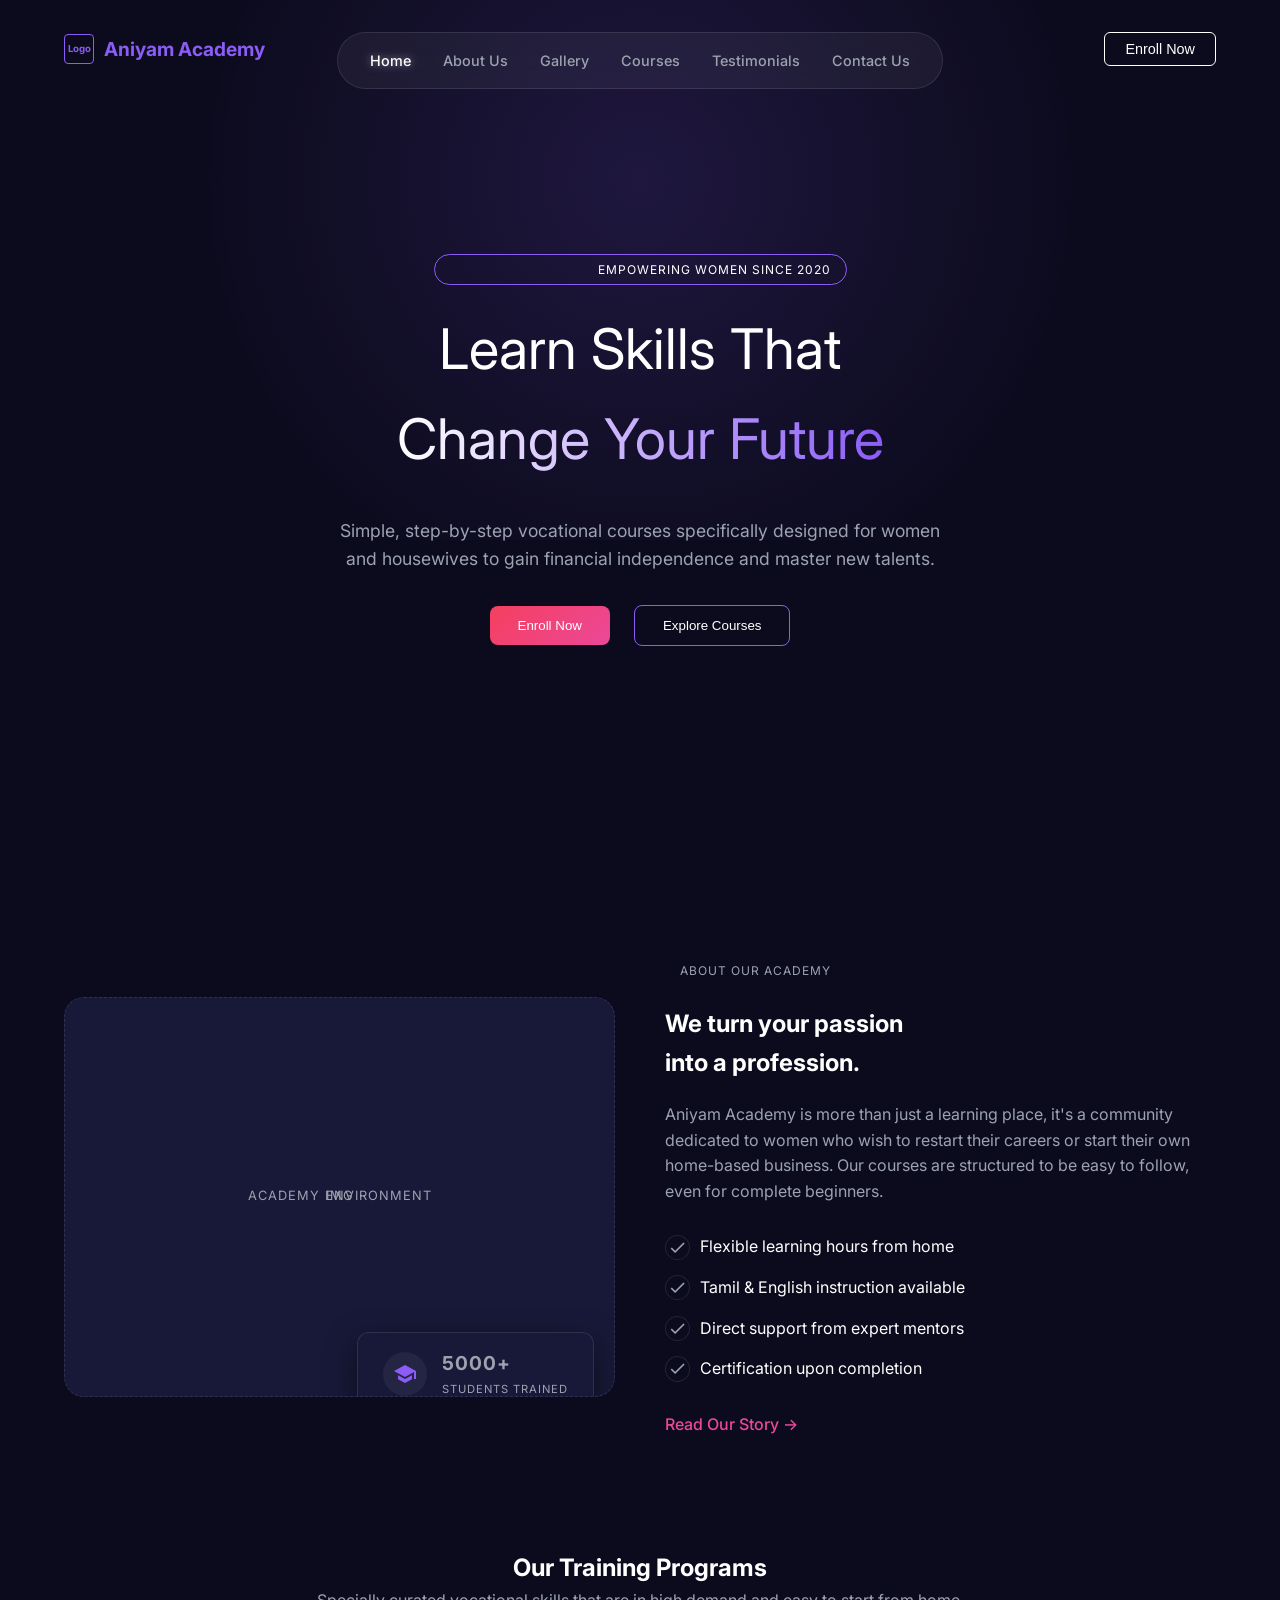
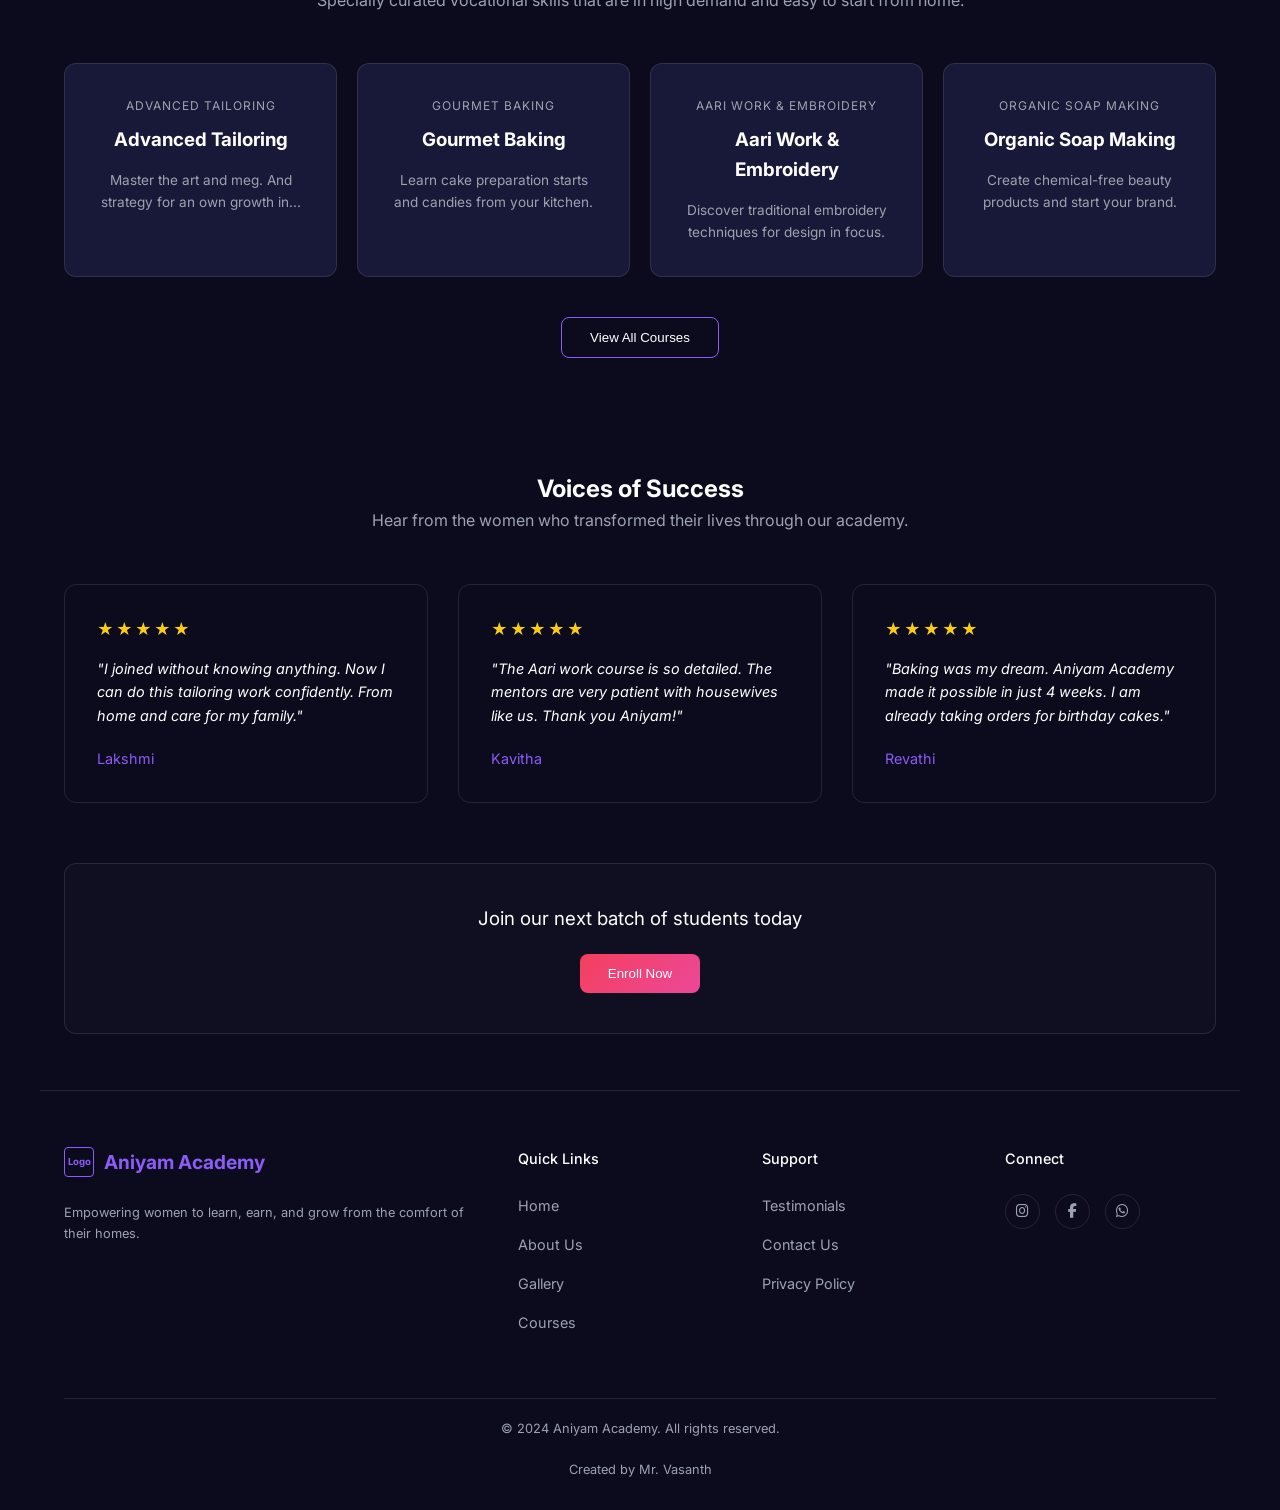
==== index.html @ f3ceb121 "initial commit" ====
<!DOCTYPE html>
<html lang="en">
<head>
    <meta charset="UTF-8">
    <meta name="viewport" content="width=device-width, initial-scale=1.0">
    <title>Aniyam Academy - Empowering Women</title>
    <link rel="stylesheet" href="style.css">
    <link href="https://fonts.googleapis.com/icon?family=Material+Icons" rel="stylesheet">
    <style>
        /* Specific Home Page Styles */
        .home-hero {
            height: 100vh;
            display: flex;
            flex-direction: column;
            justify-content: center;
            align-items: center;
            text-align: center;
        }
        
        .about-split {
            display: grid;
            grid-template-columns: 1fr 1fr;
            gap: 50px;
            align-items: center;
        }
        
        .about-img {
            height: 400px;
            border-radius: 20px;
        }
        
        .about-badge {
            position: absolute;
            bottom: -20px;
            right: 20px;
            background: var(--bg-card);
            border: 1px solid var(--glass-border);
            padding: 15px 25px;
            border-radius: 12px;
            display: flex;
            align-items: center;
            gap: 15px;
            box-shadow: 0 10px 30px rgba(0,0,0,0.5);
        }
        .about-badge-icon {
            background: var(--glass-bg);
            padding: 10px;
            border-radius: 50%;
            color: var(--accent-purple);
        }

        .programs-grid {
            display: grid;
            grid-template-columns: repeat(4, 1fr);
            gap: 20px;
            margin-top: 50px;
        }
        
        .programs-grid .card {
            text-align: center;
            display: flex;
            flex-direction: column;
            align-items: center;
        }
        
        .val-list {
            list-style: none;
            margin: 30px 0;
        }
        .val-list li {
            margin-bottom: 15px;
            display: flex;
            align-items: center;
            gap: 10px;
        }
        .val-list .material-icons {
            color: var(--text-muted);
            font-size: 1.2rem;
            border: 1px solid var(--glass-border);
            border-radius: 50%;
            padding: 2px;
        }

        .testimonial-grid {
            display: grid;
            grid-template-columns: repeat(3, 1fr);
            gap: 30px;
            margin-top: 50px;
        }

        .stars { color: #facc15; margin-bottom: 15px; letter-spacing: 2px; }

        @media (max-width: 900px) {
            .about-split { grid-template-columns: 1fr; }
            .programs-grid { grid-template-columns: repeat(2, 1fr); }
            .testimonial-grid { grid-template-columns: 1fr; }
        }
        @media (max-width: 600px) {
            .programs-grid { grid-template-columns: 1fr; }
        }
    </style>
</head>
<body>

    <!-- Header Architecture -->
    <header class="global-header">
        <div class="logo-placeholder">
            <div class="logo-icon-box">Logo</div>
            <span>Aniyam Academy</span>
        </div>
        <button class="header-btn">Enroll Now</button>
    </header>

    <nav class="floating-nav">
        <a href="index.html" class="nav-link">Home</a>
        <a href="about.html" class="nav-link">About Us</a>
        <a href="gallery.html" class="nav-link">Gallery</a>
        <a href="courses.html" class="nav-link">Courses</a>
        <a href="testimonials.html" class="nav-link">Testimonials</a>
        <a href="contact.html" class="nav-link">Contact Us</a>
    </nav>

    <!-- Hero Section -->
    <section class="home-hero hero-bg px-container">
        <div class="container reveal">
            <span class="section-tag"><span class="material-icons" style="font-size: 12px; vertical-align: middle;">auto_awesome</span> EMPOWERING WOMEN SINCE 2020</span>
            <h1 class="hero-title">Learn Skills That<br><span class="text-gradient">Change Your Future</span></h1>
            <p class="hero-subtitle">Simple, step-by-step vocational courses specifically designed for women and housewives to gain financial independence and master new talents.</p>
            <div class="flex-center mt-4">
                <button class="btn-primary">Enroll Now</button>
                <button class="btn-secondary">Explore Courses</button>
            </div>
        </div>
    </section>

    <!-- About Section -->
    <section class="container reveal">
        <div class="about-split">
            <div class="img-placeholder about-img">
                Academy Environment
                <div class="about-badge">
                    <span class="material-icons about-badge-icon">school</span>
                    <div>
                        <strong style="display: block; font-size: 1.2rem;">5000+</strong>
                        <span style="font-size: 0.7rem; color: var(--text-muted);">STUDENTS TRAINED</span>
                    </div>
                </div>
            </div>
            <div>
                <span class="section-tag" style="border: none; color: var(--text-muted);">ABOUT OUR ACADEMY</span>
                <h2>We turn your passion<br>into a profession.</h2>
                <p style="color: var(--text-muted); margin-top: 20px;">Aniyam Academy is more than just a learning place, it's a community dedicated to women who wish to restart their careers or start their own home-based business. Our courses are structured to be easy to follow, even for complete beginners.</p>
                <ul class="val-list">
                    <li><span class="material-icons">check</span> Flexible learning hours from home</li>
                    <li><span class="material-icons">check</span> Tamil & English instruction available</li>
                    <li><span class="material-icons">check</span> Direct support from expert mentors</li>
                    <li><span class="material-icons">check</span> Certification upon completion</li>
                </ul>
                <a href="about.html" style="color: var(--accent-pink); font-weight: 500;">Read Our Story &rarr;</a>
            </div>
        </div>
    </section>

    <!-- Programs Section -->
    <section class="container reveal">
        <div style="text-align: center;">
            <h2>Our Training Programs</h2>
            <p style="color: var(--text-muted);">Specially curated vocational skills that are in high demand and easy to start from home.</p>
        </div>
        
        <div class="programs-grid">
            <div class="card">
                <span class="section-tag" style="border: none; color: var(--text-muted); padding: 0; margin-bottom: 10px;">ADVANCED TAILORING</span>
                <h3 style="margin-bottom: 15px;">Advanced Tailoring</h3>
                <p style="color: var(--text-muted); font-size: 0.85rem; margin-bottom: 0;">Master the art and meg. And strategy for an own growth in...</p>
            </div>
            <div class="card">
                <span class="section-tag" style="border: none; color: var(--text-muted); padding: 0; margin-bottom: 10px;">GOURMET BAKING</span>
                <h3 style="margin-bottom: 15px;">Gourmet Baking</h3>
                <p style="color: var(--text-muted); font-size: 0.85rem; margin-bottom: 0;">Learn cake preparation starts and candies from your kitchen.</p>
            </div>
            <div class="card">
                <span class="section-tag" style="border: none; color: var(--text-muted); padding: 0; margin-bottom: 10px;">AARI WORK & EMBROIDERY</span>
                <h3 style="margin-bottom: 15px;">Aari Work & Embroidery</h3>
                <p style="color: var(--text-muted); font-size: 0.85rem; margin-bottom: 0;">Discover traditional embroidery techniques for design in focus.</p>
            </div>
            <div class="card">
                <span class="section-tag" style="border: none; color: var(--text-muted); padding: 0; margin-bottom: 10px;">ORGANIC SOAP MAKING</span>
                <h3 style="margin-bottom: 15px;">Organic Soap Making</h3>
                <p style="color: var(--text-muted); font-size: 0.85rem; margin-bottom: 0;">Create chemical-free beauty products and start your brand.</p>
            </div>
        </div>
        
        <div style="text-align: center; margin-top: 40px;">
            <button class="btn-secondary">View All Courses</button>
        </div>
    </section>

    <!-- Voices of Success -->
    <section class="container reveal">
        <div style="text-align: center;">
            <h2>Voices of Success</h2>
            <p style="color: var(--text-muted);">Hear from the women who transformed their lives through our academy.</p>
        </div>
        
        <div class="testimonial-grid">
            <div class="card" style="background: transparent;">
                <div class="stars">★★★★★</div>
                <p style="font-size: 0.9rem; font-style: italic; margin-bottom: 20px;">"I joined without knowing anything. Now I can do this tailoring work confidently. From home and care for my family."</p>
                <p style="color: var(--accent-purple); font-size: 0.9rem;">Lakshmi</p>
            </div>
            <div class="card" style="background: transparent;">
                <div class="stars">★★★★★</div>
                <p style="font-size: 0.9rem; font-style: italic; margin-bottom: 20px;">"The Aari work course is so detailed. The mentors are very patient with housewives like us. Thank you Aniyam!"</p>
                <p style="color: var(--accent-purple); font-size: 0.9rem;">Kavitha</p>
            </div>
            <div class="card" style="background: transparent;">
                <div class="stars">★★★★★</div>
                <p style="font-size: 0.9rem; font-style: italic; margin-bottom: 20px;">"Baking was my dream. Aniyam Academy made it possible in just 4 weeks. I am already taking orders for birthday cakes."</p>
                <p style="color: var(--accent-purple); font-size: 0.9rem;">Revathi</p>
            </div>
        </div>
        
        <div class="card" style="text-align: center; margin-top: 60px; padding: 40px; background: rgba(255,255,255,0.02);">
            <h3 style="margin-bottom: 20px; font-weight: 400;">Join our next batch of students today</h3>
            <button class="btn-primary">Enroll Now</button>
        </div>
    </section>

    <!-- Footer -->
    <footer class="container">
        <div class="footer-grid">
            <div class="footer-logo">
                <div class="logo-placeholder" style="color: var(--accent-purple);">
                    <div class="logo-icon-box" style="border-color: var(--accent-purple);">Logo</div>
                    <span>Aniyam Academy</span>
                </div>
                <p style="color: var(--text-muted); font-size: 0.8rem; margin-top: 10px;">Empowering women to learn, earn, and grow from the comfort of their homes.</p>
            </div>
            <div class="footer-col">
                <h4>Quick Links</h4>
                <ul>
                    <li><a href="index.html">Home</a></li>
                    <li><a href="about.html">About Us</a></li>
                    <li><a href="gallery.html">Gallery</a></li>
                    <li><a href="courses.html">Courses</a></li>
                </ul>
            </div>
            <div class="footer-col">
                <h4>Support</h4>
                <ul>
                    <li><a href="testimonials.html">Testimonials</a></li>
                    <li><a href="contact.html">Contact Us</a></li>
                    <li><a href="#">Privacy Policy</a></li>
                </ul>
            </div>
            <div class="footer-col">
                <h4>Connect</h4>
                <div class="social-icons">
                    <a href="#" class="social-icon"><span class="material-icons" style="font-size: 1rem;">camera_alt</span></a>
                    <a href="#" class="social-icon"><span class="material-icons" style="font-size: 1rem;">play_arrow</span></a>
                    <a href="#" class="social-icon"><span class="material-icons" style="font-size: 1rem;">thumb_up</span></a>
                </div>
            </div>
        </div>
        <div class="footer-bottom">
            &copy; 2024 Aniyam Academy. All rights reserved. <br><br>
            Created by Mr. Vasanth
        </div>
    </footer>

    <script src="script.js"></script>
</body>
</html>
---- style.css ----
@import url('https://fonts.googleapis.com/css2?family=Inter:wght@300;400;500;600;700&display=swap');

:root {
  --bg-color: #0c0b1e;
  --bg-card: #181938;
  --text-main: #ffffff;
  --text-muted: #9ca3af;
  --accent-pink: #ec4899;
  --accent-purple: #8b5cf6;
  --glass-bg: rgba(255, 255, 255, 0.05);
  --glass-border: rgba(255, 255, 255, 0.1);
}

* {
  margin: 0;
  padding: 0;
  box-sizing: border-box;
}

body {
  font-family: 'Inter', sans-serif;
  background-color: var(--bg-color);
  color: var(--text-main);
  line-height: 1.6;
  overflow-x: hidden;
}

a {
  text-decoration: none;
  color: inherit;
  transition: all 0.3s ease;
}

/* --- Layout Defaults --- */
.container {
  width: 100%;
  max-width: 1200px;
  margin: 0 auto;
  padding-left: 24px;
  padding-right: 24px;
}

section {
  padding: 56px 0;
}

/* --- Global Header (Logo & Enroll Button) --- */
.global-header {
  position: absolute;
  top: 0;
  left: 0;
  right: 0;
  width: 100%;
  max-width: 1200px;
  margin: 0 auto;
  padding: 32px 24px;
  display: flex;
  justify-content: space-between;
  align-items: center;
  z-index: 100;
  pointer-events: none; /* Let clicks pass through empty space */
}

.logo-placeholder {
  pointer-events: auto;
  display: flex;
  align-items: center;
  gap: 10px;
  font-weight: 700;
  font-size: 1.2rem;
  color: var(--accent-purple);
}

.logo-icon-box {
  width: 30px;
  height: 30px;
  border: 1px solid var(--accent-purple);
  display: flex;
  align-items: center;
  justify-content: center;
  font-size: 0.6rem;
  border-radius: 4px;
}

.header-btn {
  pointer-events: auto;
  border: 1px solid #ffffff; /* Make button more visible with clear white border */
  padding: 8px 20px;
  border-radius: 6px;
  font-size: 0.9rem;
  cursor: pointer;
  background: transparent;
  color: var(--text-main);
  transition: all 0.3s ease;
}

.header-btn:hover {
  background: rgba(255, 255, 255, 0.1);
  transform: scale(1.05);
  box-shadow: 0 0 15px rgba(255, 255, 255, 0.6); /* White glow effect */
}

/* --- Floating Navbar & Hamburger --- */
.hamburger-btn { display: none; }
.floating-nav {
  position: fixed;
  top: 32px;
  left: 50%;
  transform: translateX(-50%);
  background: var(--glass-bg);
  backdrop-filter: blur(12px);
  -webkit-backdrop-filter: blur(12px);
  border: 1px solid var(--glass-border);
  padding: 16px 32px;
  border-radius: 50px;
  display: flex;
  gap: 32px;
  z-index: 1000;
}

.nav-link {
  font-size: 0.9rem;
  font-weight: 500;
  color: var(--text-muted);
}

.nav-link:hover, .nav-link.active {
  color: var(--text-main);
  text-shadow: 0 0 8px rgba(255, 255, 255, 0.5);
}

/* --- Typography --- */
.hero-title {
  font-size: 3.5rem;
  font-weight: 400;
  text-align: center;
  margin-bottom: 32px;
}

.hero-subtitle {
  font-size: 1.1rem;
  color: var(--text-muted);
  text-align: center;
  max-width: 600px;
  margin: 0 auto 32px;
}

.section-tag {
  display: inline-block;
  padding: 5px 15px;
  background: transparent;
  border: 1px solid var(--accent-purple);
  color: var(--text-main);
  font-size: 0.75rem;
  border-radius: 20px;
  margin-bottom: 20px;
  text-transform: uppercase;
  letter-spacing: 1px;
}

.text-gradient {
  background: linear-gradient(to right, var(--text-main), var(--accent-purple));
  -webkit-background-clip: text;
  -webkit-text-fill-color: transparent;
}

.text-gradient-pink {
  background: linear-gradient(to right, var(--text-main), var(--accent-pink));
  -webkit-background-clip: text;
  -webkit-text-fill-color: transparent;
}

/* --- Buttons --- */
.btn-primary {
  background: linear-gradient(135deg, #f43f5e, #ec4899);
  color: white;
  padding: 12px 28px;
  border-radius: 8px;
  border: none;
  font-weight: 500;
  cursor: pointer;
  display: inline-block;
  transition: all 0.3s ease;
}

.btn-primary:hover {
  transform: translateY(-2px) scale(1.02);
  box-shadow: 0 10px 20px rgba(236, 72, 153, 0.3);
}

.btn-secondary {
  background: transparent;
  color: white;
  padding: 12px 28px;
  border-radius: 8px;
  border: 1px solid var(--accent-purple);
  font-weight: 500;
  cursor: pointer;
  display: inline-block;
  transition: all 0.3s ease;
}

.btn-secondary:hover {
  background: rgba(139, 92, 246, 0.1);
  transform: translateY(-2px);
}

/* --- Custom Image Placeholders --- */
.img-placeholder {
  background: var(--bg-card);
  border: 1px dashed var(--glass-border);
  display: flex;
  align-items: center;
  justify-content: center;
  color: var(--text-muted);
  font-size: 0.8rem;
  text-transform: uppercase;
  letter-spacing: 1px;
  border-radius: 12px;
  overflow: hidden;
  position: relative;
}

.img-placeholder::after {
  content: "img";
  position: absolute;
}

/* --- Utilities & Specific Components --- */
.flex-center {
  display: flex;
  justify-content: center;
  align-items: center;
  gap: 24px;
}

.card {
  background: var(--bg-card);
  border: 1px solid var(--glass-border);
  border-radius: 12px;
  padding: 32px;
  transition: all 0.3s ease;
}

.card:hover {
  transform: translateY(-5px);
  box-shadow: 0 16px 32px rgba(0, 0, 0, 0.3);
  border-color: rgba(255, 255, 255, 0.2);
}

.stats-container {
  display: flex;
  justify-content: center;
  gap: 64px;
  margin-top: 48px;
  text-align: center;
}

.stat-number {
  font-size: 2.5rem;
  font-weight: 500;
  color: var(--text-main);
  display: block;
}

.stat-label {
  font-size: 0.8rem;
  color: var(--text-muted);
  text-transform: uppercase;
  letter-spacing: 1px;
}

/* --- Hero Background Gradient --- */
.hero-bg {
  position: relative;
  overflow: hidden;
}

.hero-bg::before {
  content: '';
  position: absolute;
  top: -20%;
  left: 50%;
  transform: translateX(-50%);
  width: 80%;
  height: 80vh;
  background: radial-gradient(circle, rgba(139, 92, 246, 0.15) 0%, rgba(12, 11, 30, 0) 70%);
  z-index: -1;
}

/* --- CTA Banner Footer --- */
.cta-banner {
  background: linear-gradient(135deg, rgba(88, 28, 135, 1) 0%, rgba(157, 23, 77, 1) 100%);
  padding: 80px 0;
  text-align: center;
  border-radius: 20px;
  margin: 60px 0;
}

.cta-banner h2 {
  font-size: 2.5rem;
  font-weight: 400;
  margin-bottom: 15px;
}

.cta-banner p {
  margin-bottom: 30px;
  color: rgba(255, 255, 255, 0.8);
}

/* --- Footer --- */
footer {
  margin-top: 56px;
  border-top: 1px solid var(--glass-border);
  padding: 56px 0 30px;
  font-size: 0.9rem;
}

.footer-grid {
  display: grid;
  grid-template-columns: 2fr 1fr 1fr 1fr;
  gap: 32px;
  margin-bottom: 48px;
}

.footer-logo {
  display: flex;
  flex-direction: column;
  gap: 16px;
}

.footer-col h4 {
  font-weight: 500;
  margin-bottom: 24px;
  color: var(--text-main);
}

.footer-col ul {
  list-style: none;
}

.footer-col ul li {
  margin-bottom: 16px;
}

.footer-col ul li a {
  color: var(--text-muted);
}

.footer-col ul li a:hover {
  color: var(--text-main);
}

.social-icons {
  display: flex;
  gap: 15px;
}

.social-icon {
  width: 35px;
  height: 35px;
  border-radius: 50%;
  border: 1px solid var(--glass-border);
  display: flex;
  align-items: center;
  justify-content: center;
  color: var(--text-muted);
  transition: all 0.3s;
}

.social-icon:hover {
  background: var(--accent-purple);
  color: white;
  border-color: var(--accent-purple);
}

.footer-bottom {
  text-align: center;
  padding-top: 20px;
  border-top: 1px solid var(--glass-border);
  color: var(--text-muted);
  font-size: 0.8rem;
}

/* --- Animations --- */
.reveal {
  opacity: 0;
  transform: translateY(30px);
  transition: all 0.8s ease;
}

.reveal.active {
  opacity: 1;
  transform: translateY(0);
}

/* Badge specific */
.badge {
  display: inline-flex;
  align-items: center;
  gap: 5px;
  background: var(--bg-color);
  border: 1px solid var(--accent-purple);
  padding: 4px 12px;
  border-radius: 6px;
  font-size: 0.75rem;
  color: var(--accent-purple);
  margin-bottom: 15px;
  font-weight: 500;
}

.badge.fill {
  background: var(--accent-purple);
  color: white;
}

/* Forms */
input, textarea {
  width: 100%;
  padding: 15px;
  background: rgba(0, 0, 0, 0.2);
  border: 1px solid var(--glass-border);
  border-radius: 8px;
  color: white;
  font-family: inherit;
  margin-bottom: 20px;
  transition: all 0.3s;
}

input:focus, textarea:focus {
  outline: none;
  border-color: var(--accent-purple);
  background: rgba(0, 0, 0, 0.4);
}

label {
  display: block;
  font-size: 0.85rem;
  color: var(--text-muted);
  margin-bottom: 8px;
}

/* --- Responsive --- */
@media (max-width: 900px) {
  .hero-title { font-size: 2.5rem; }
  .footer-grid { grid-template-columns: 1fr 1fr; }
  .stats-container { flex-wrap: wrap; gap: 30px; }
}

@media (max-width: 600px) {
  .hero-title { font-size: 2rem; }
  .floating-nav { 
    display: none;
    flex-direction: column;
    top: 90px; 
    bottom: auto; 
    width: calc(100% - 48px); 
    justify-content: center; 
    padding: 24px;
    gap: 20px;
  }
  .floating-nav.open {
    display: flex;
  }
  .nav-link { font-size: 0.8rem; }
  .global-header { padding: 24px; } /* more space top */
  .hamburger-btn { display: block; color: var(--text-main); font-size: 2rem; cursor: pointer; pointer-events: auto; }
  .header-btn { display: none; }
  .footer-grid { grid-template-columns: 1fr; gap: 48px; }
  .cta-banner { padding: 48px 24px; }
  .cta-banner h2 { font-size: 1.8rem; }
  .flex-center { flex-direction: column; gap: 16px; }
}
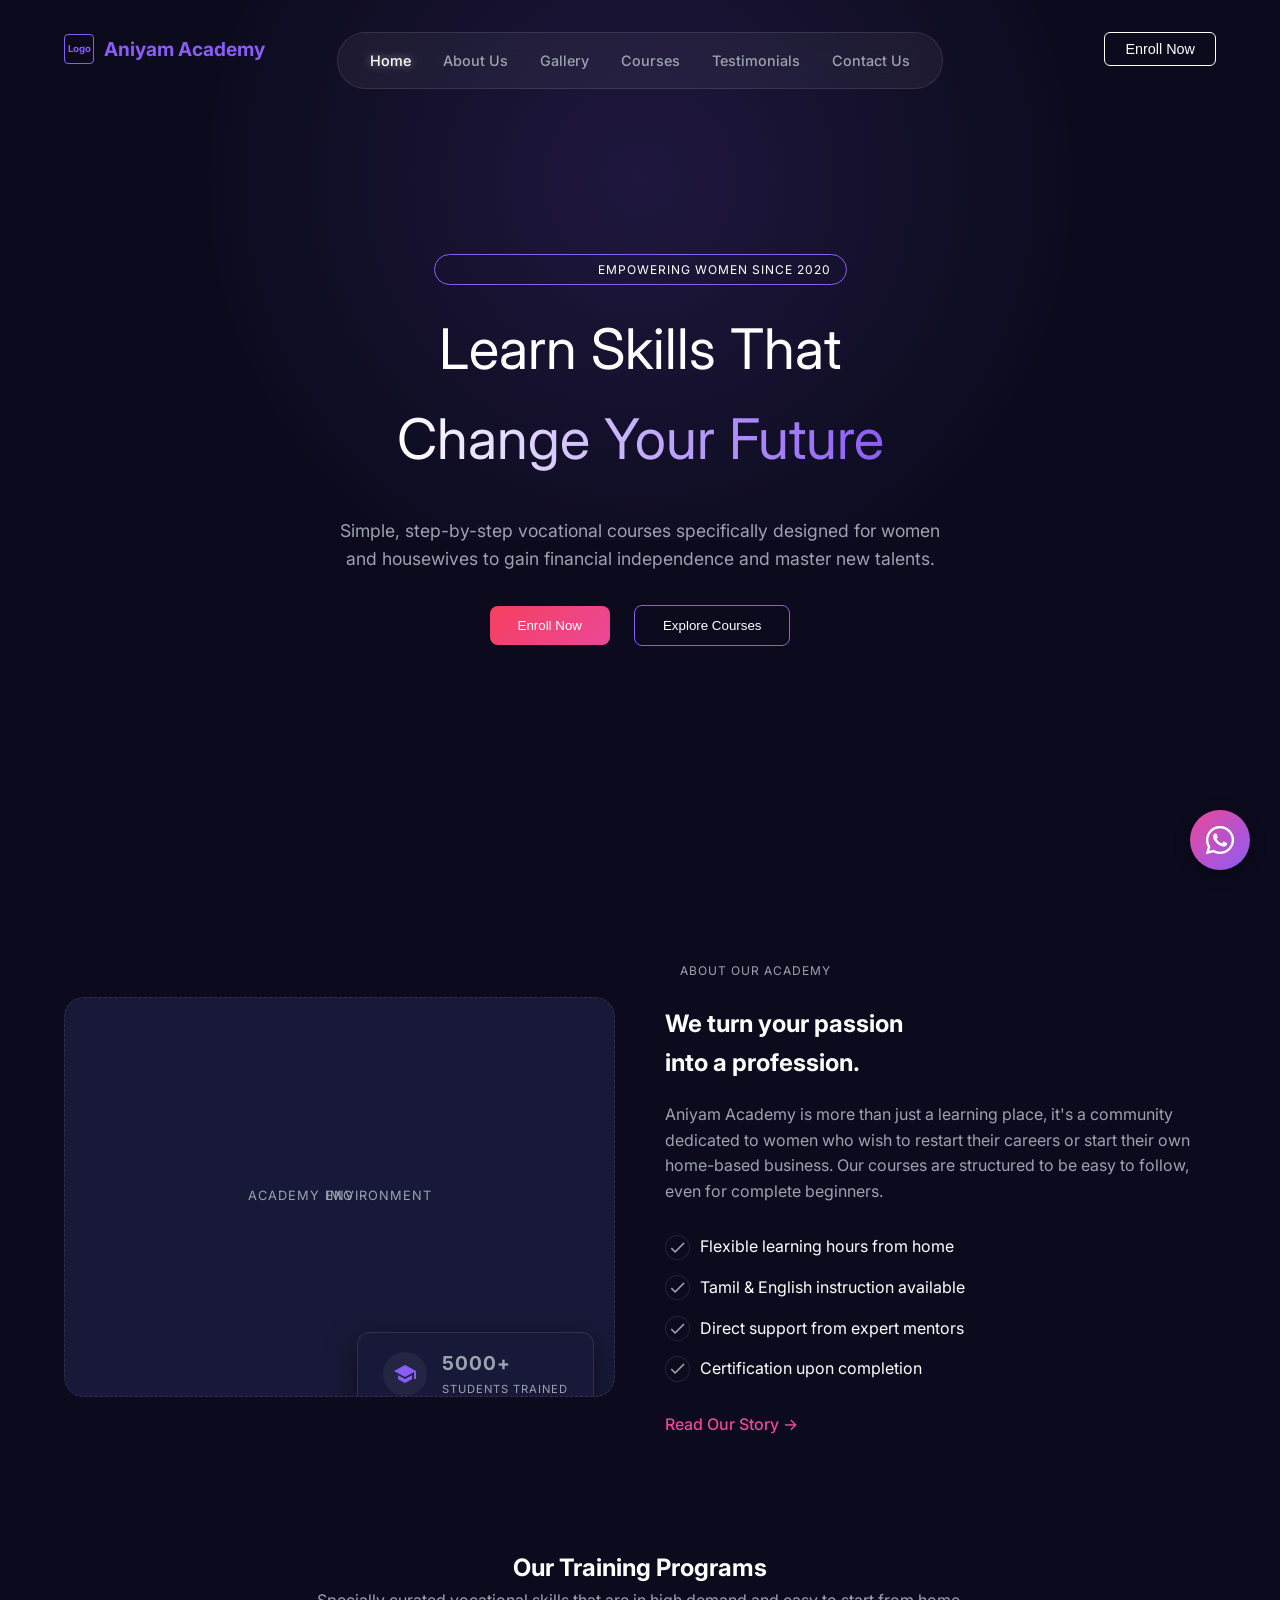
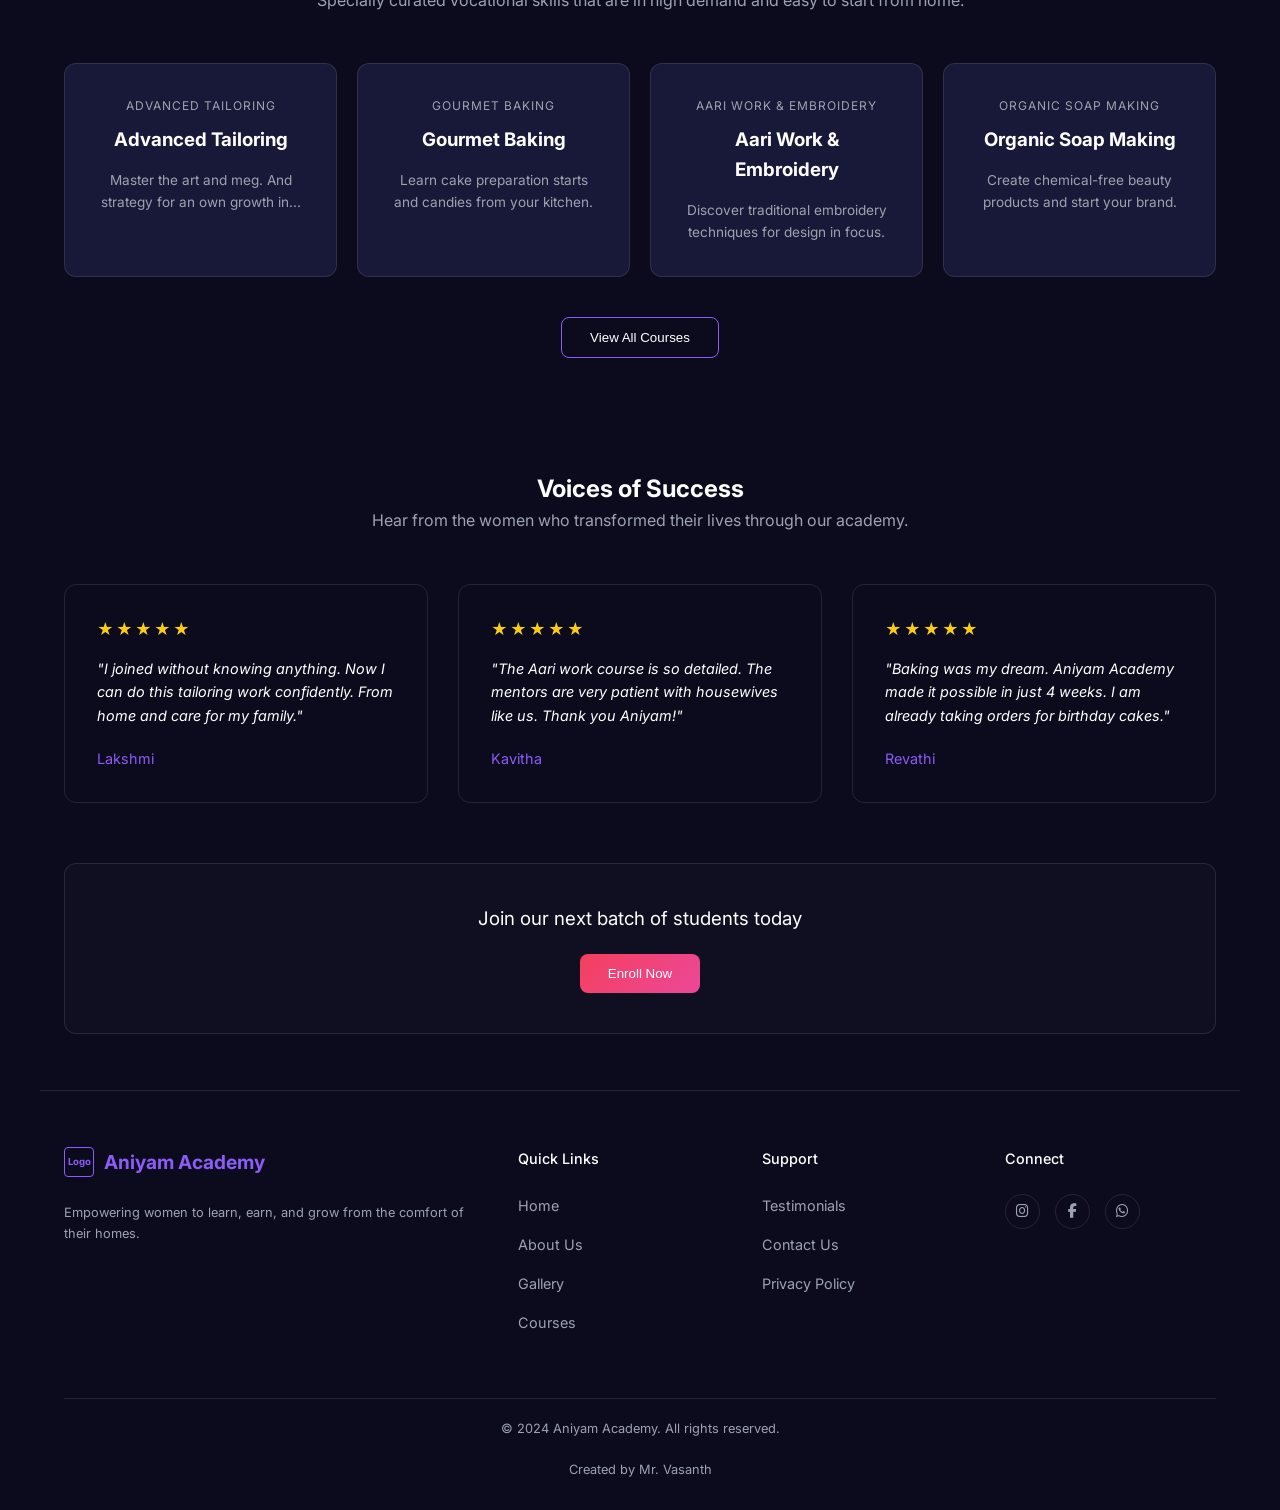
==== commit 51497f05: "contact and something updated" ====
--- a/index.html
+++ b/index.html
@@ -221,7 +221,7 @@
             </div>
         </div>
         
-        <div class="card" style="text-align: center; margin-top: 60px; padding: 40px; background: rgba(255,255,255,0.02);">
+        <div style="border: 1px solid var(--glass-border); border-radius: 12px; text-align: center; margin-top: 60px; padding: 40px; background: rgba(255,255,255,0.02);">
             <h3 style="margin-bottom: 20px; font-weight: 400;">Join our next batch of students today</h3>
             <button class="btn-primary">Enroll Now</button>
         </div>
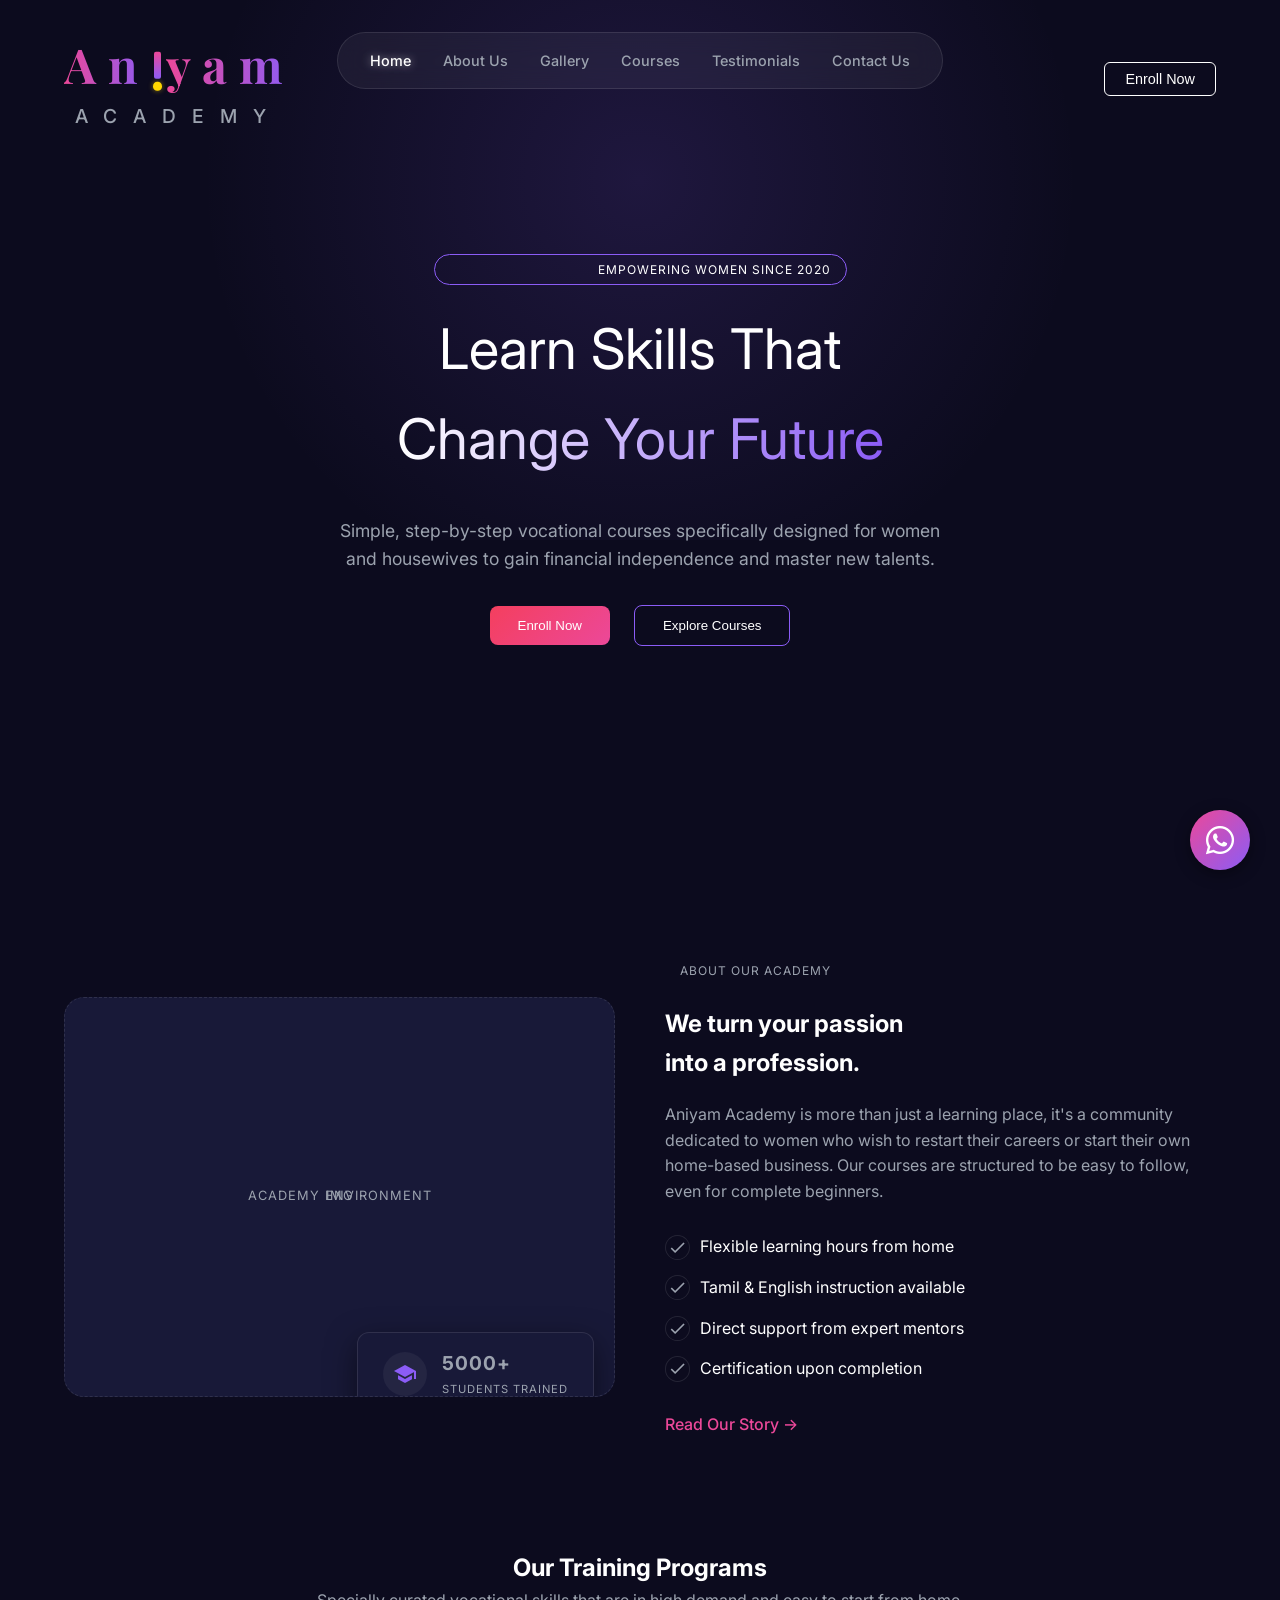
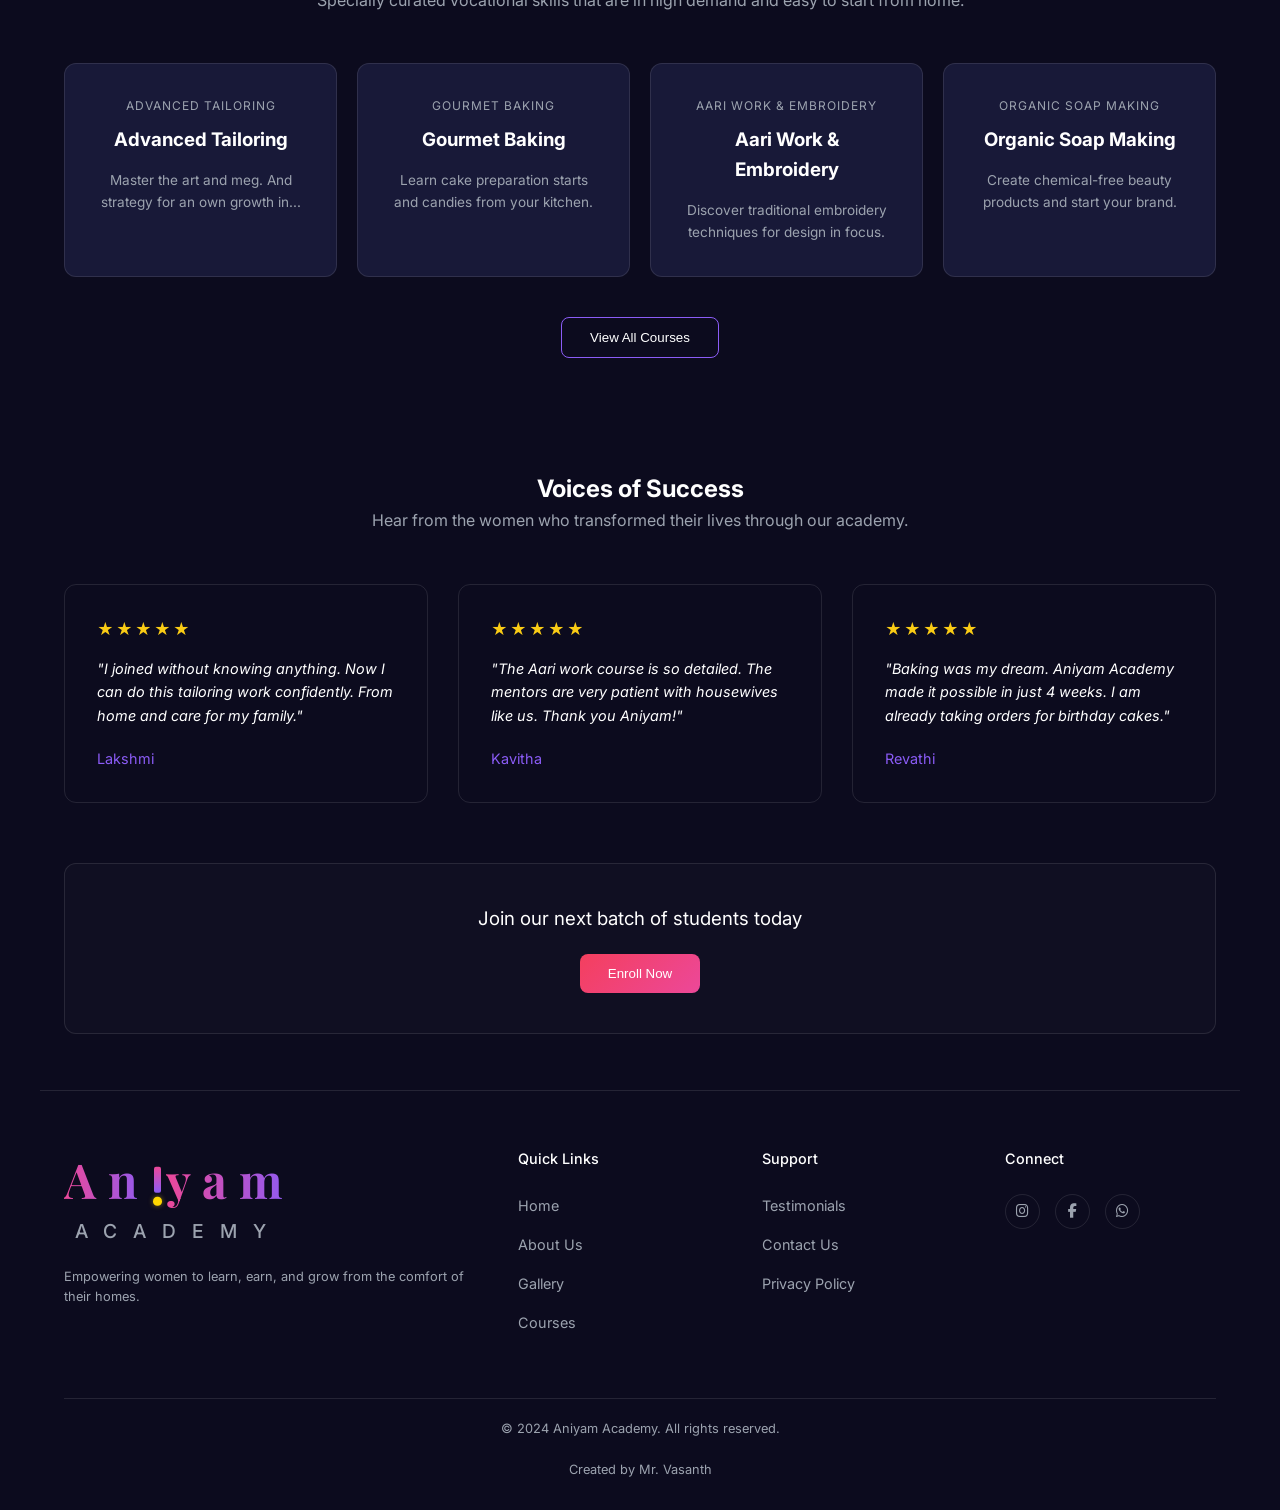
==== commit db770bb0: "logo updated" ====
--- a/index.html
+++ b/index.html
@@ -105,8 +105,17 @@
     <!-- Header Architecture -->
     <header class="global-header">
         <div class="logo-placeholder">
-            <div class="logo-icon-box">Logo</div>
-            <span>Aniyam Academy</span>
+            <div class="custom-logo">
+    <div class="custom-logo-top">
+        <span class="cl-text">An</span>
+        <span class="custom-i-container">
+            <span class="custom-i-stem"></span>
+            <span class="custom-i-dot"></span>
+        </span>
+        <span class="cl-text">yam</span>
+    </div>
+    <div class="custom-logo-bottom">Academy</div>
+</div>
         </div>
         <button class="header-btn">Enroll Now</button>
     </header>
@@ -232,8 +241,17 @@
         <div class="footer-grid">
             <div class="footer-logo">
                 <div class="logo-placeholder" style="color: var(--accent-purple);">
-                    <div class="logo-icon-box" style="border-color: var(--accent-purple);">Logo</div>
-                    <span>Aniyam Academy</span>
+                    <div class="custom-logo">
+    <div class="custom-logo-top">
+        <span class="cl-text">An</span>
+        <span class="custom-i-container">
+            <span class="custom-i-stem"></span>
+            <span class="custom-i-dot"></span>
+        </span>
+        <span class="cl-text">yam</span>
+    </div>
+    <div class="custom-logo-bottom">Academy</div>
+</div>
                 </div>
                 <p style="color: var(--text-muted); font-size: 0.8rem; margin-top: 10px;">Empowering women to learn, earn, and grow from the comfort of their homes.</p>
             </div>
--- a/style.css
+++ b/style.css
@@ -1,4 +1,4 @@
-@import url('https://fonts.googleapis.com/css2?family=Inter:wght@300;400;500;600;700&display=swap');
+@import url('https://fonts.googleapis.com/css2?family=Inter:wght@300;400;500;600;700&family=Playfair+Display:ital,wght@0,400;0,700;1,400&display=swap');
 
 :root {
   --bg-color: #0c0b1e;
@@ -450,19 +450,25 @@
 @media (max-width: 600px) {
   .hero-title { font-size: 2rem; }
   .floating-nav { 
-    display: none;
+    display: flex;
     flex-direction: column;
     top: 90px; 
     bottom: auto; 
     width: calc(100% - 48px); 
     justify-content: center; 
     padding: 24px;
-    gap: 20px;
+    gap: 30px;
+    opacity: 0;
+    visibility: hidden;
+    transform: translateY(-20px);
+    transition: all 0.4s ease;
   }
   .floating-nav.open {
-    display: flex;
+    opacity: 1;
+    visibility: visible;
+    transform: translateY(0);
   }
-  .nav-link { font-size: 0.8rem; }
+  .nav-link { font-size: 1.2rem; display: block; text-align: center; }
   .global-header { padding: 24px; } /* more space top */
   .hamburger-btn { display: block; color: var(--text-main); font-size: 2rem; cursor: pointer; pointer-events: auto; }
   .header-btn { display: none; }
@@ -471,3 +477,74 @@
   .cta-banner h2 { font-size: 1.8rem; }
   .flex-center { flex-direction: column; gap: 16px; }
 }
+
+/* --- Custom Text Logo --- */
+.custom-logo {
+  display: flex;
+  flex-direction: column;
+  align-items: center;
+  line-height: 1;
+}
+.custom-logo-top {
+  font-family: 'Playfair Display', serif;
+  font-size: 3rem;
+  font-weight: 700;
+  display: flex;
+  align-items: center;
+  letter-spacing: 12px;
+}
+.cl-text {
+  background: linear-gradient(to right, var(--accent-pink), var(--accent-purple));
+  -webkit-background-clip: text;
+  -webkit-text-fill-color: transparent;
+  color: transparent;
+  padding-bottom: 0.15em;
+  line-height: normal;
+}
+.custom-i-container {
+  display: inline-flex;
+  flex-direction: column;
+  align-items: center;
+  justify-content: center;
+  height: 1em;
+  margin: 0 4px;
+  transform: translateY(0.08em);
+}
+.custom-i-stem {
+  width: 0.15em;
+  height: 0.55em;
+  background: linear-gradient(to bottom, var(--accent-pink), var(--accent-purple));
+  border-radius: 2px;
+}
+.custom-i-dot {
+  width: 0.18em;
+  height: 0.18em;
+  background-color: #ffd700;
+  border-radius: 50%;
+  margin-top: 0.08em;
+  box-shadow: 0 0 5px rgba(255, 215, 0, 0.5);
+}
+.custom-logo-bottom {
+  font-family: 'Inter', sans-serif;
+  font-size: 1.2rem;
+  font-weight: 500;
+  color: var(--text-muted);
+  letter-spacing: 16px;
+  text-transform: uppercase;
+  margin-top: 4px;
+}
+
+@media (max-width: 600px) {
+  .custom-logo-top {
+    font-size: 1.8rem;
+    letter-spacing: 8px;
+  }
+  .custom-logo-bottom {
+    font-size: 0.8rem;
+    letter-spacing: 10px;
+  }
+  .custom-i-container {
+    margin: 0 2px;
+  }
+}
+
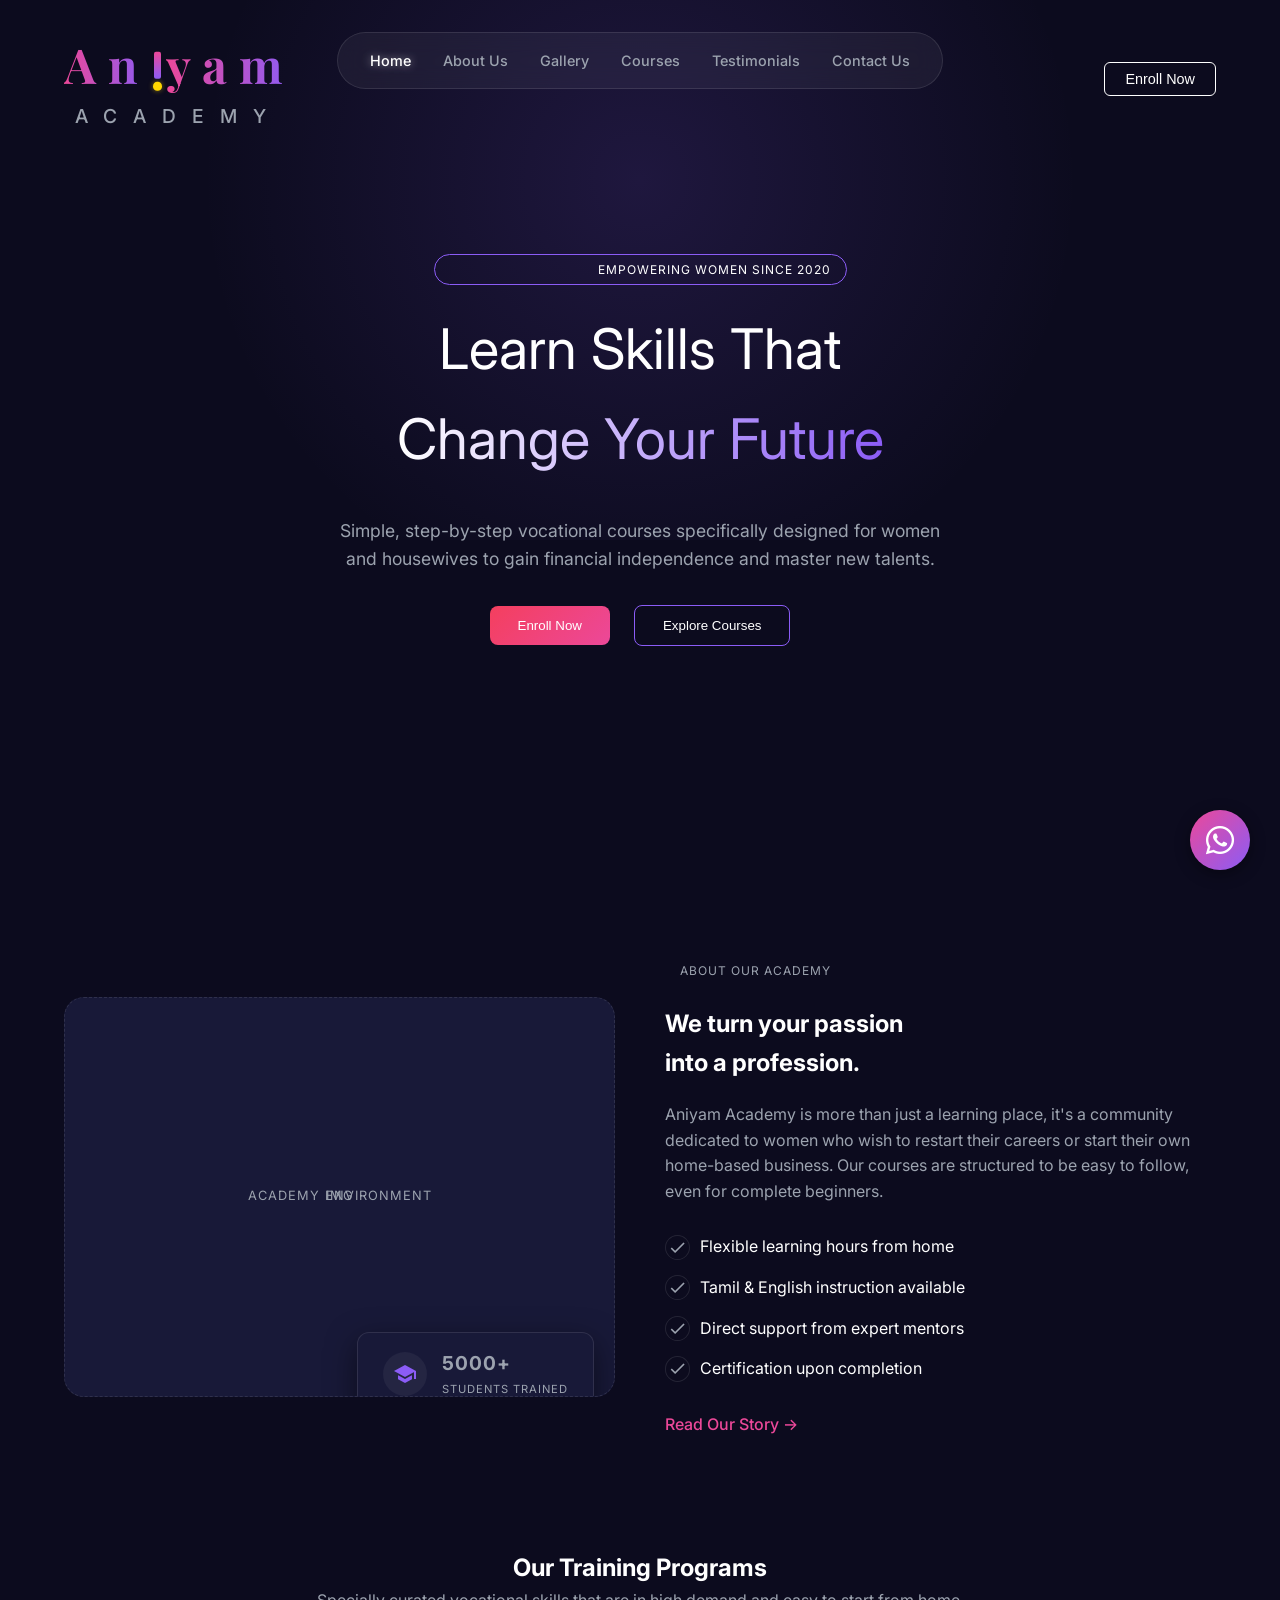
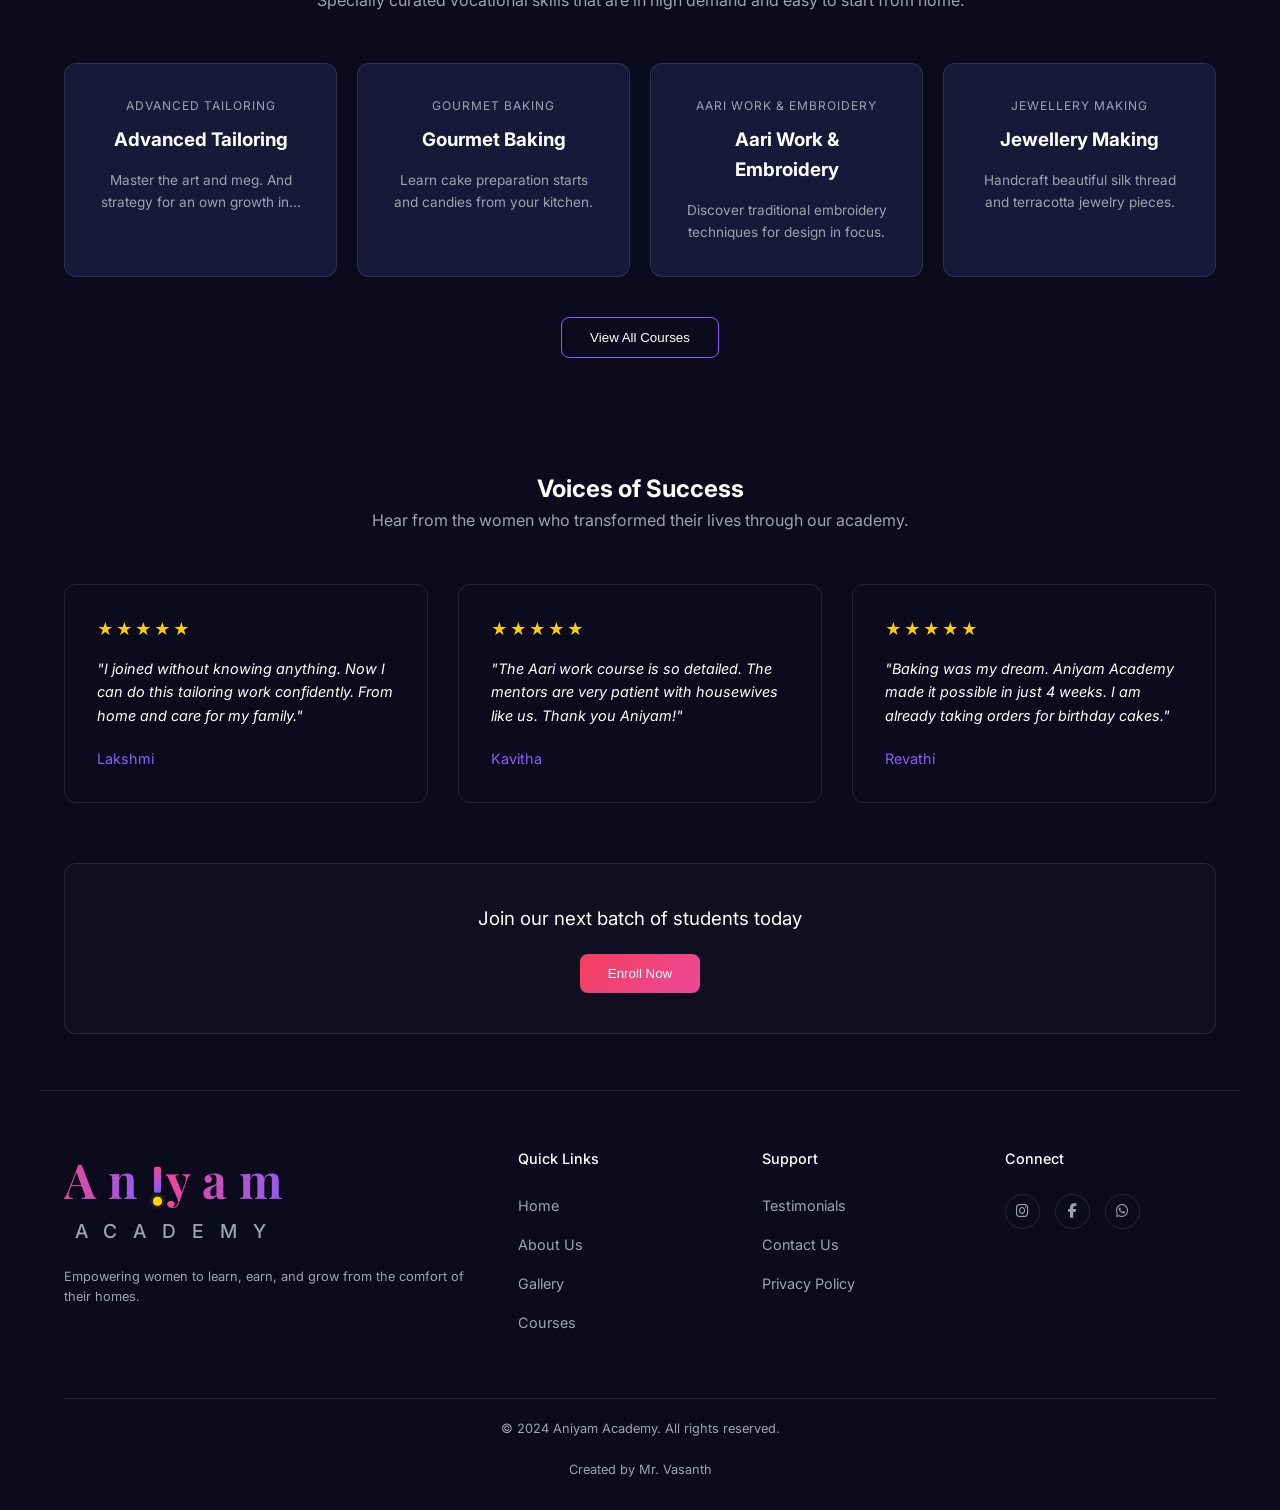
==== commit 1da5596a: "added images" ====
--- a/index.html
+++ b/index.html
@@ -194,9 +194,9 @@
                 <p style="color: var(--text-muted); font-size: 0.85rem; margin-bottom: 0;">Discover traditional embroidery techniques for design in focus.</p>
             </div>
             <div class="card">
-                <span class="section-tag" style="border: none; color: var(--text-muted); padding: 0; margin-bottom: 10px;">ORGANIC SOAP MAKING</span>
-                <h3 style="margin-bottom: 15px;">Organic Soap Making</h3>
-                <p style="color: var(--text-muted); font-size: 0.85rem; margin-bottom: 0;">Create chemical-free beauty products and start your brand.</p>
+                <span class="section-tag" style="border: none; color: var(--text-muted); padding: 0; margin-bottom: 10px;">JEWELLERY MAKING</span>
+                <h3 style="margin-bottom: 15px;">Jewellery Making</h3>
+                <p style="color: var(--text-muted); font-size: 0.85rem; margin-bottom: 0;">Handcraft beautiful silk thread and terracotta jewelry pieces.</p>
             </div>
         </div>
         
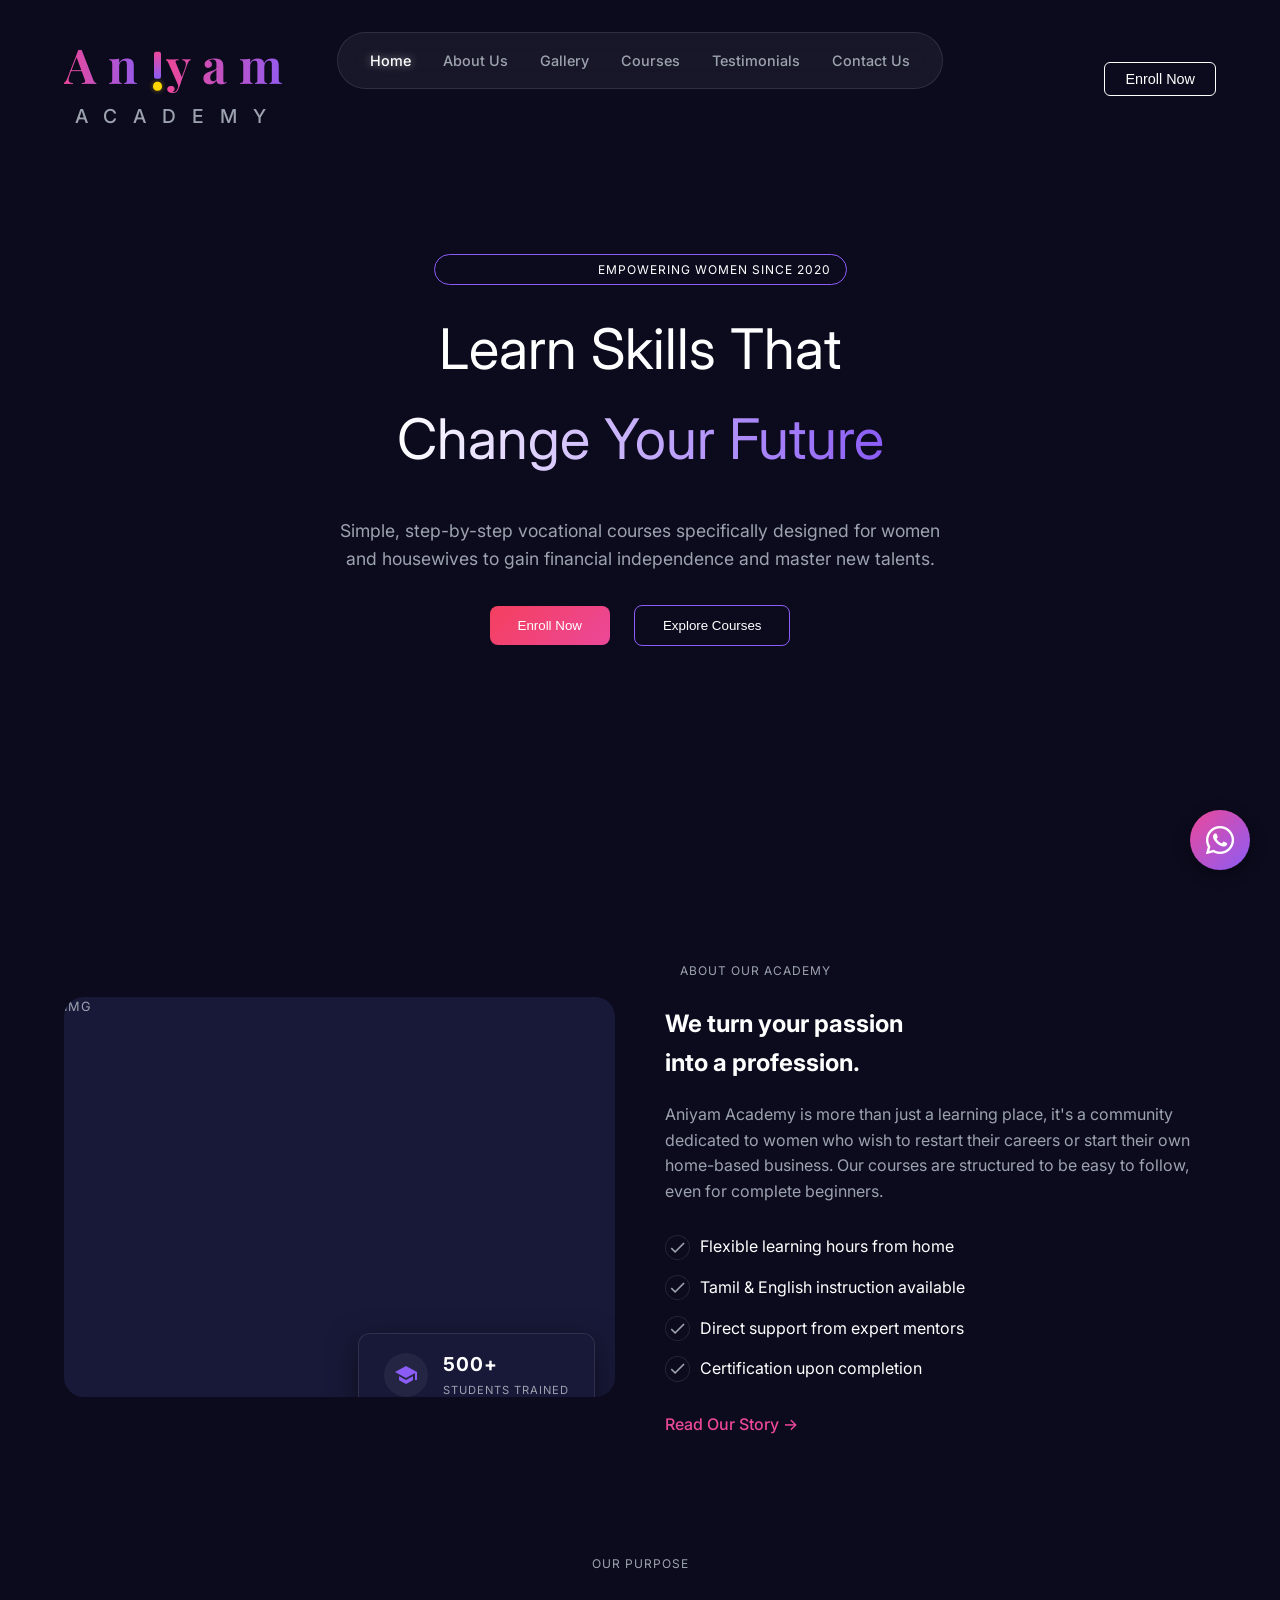
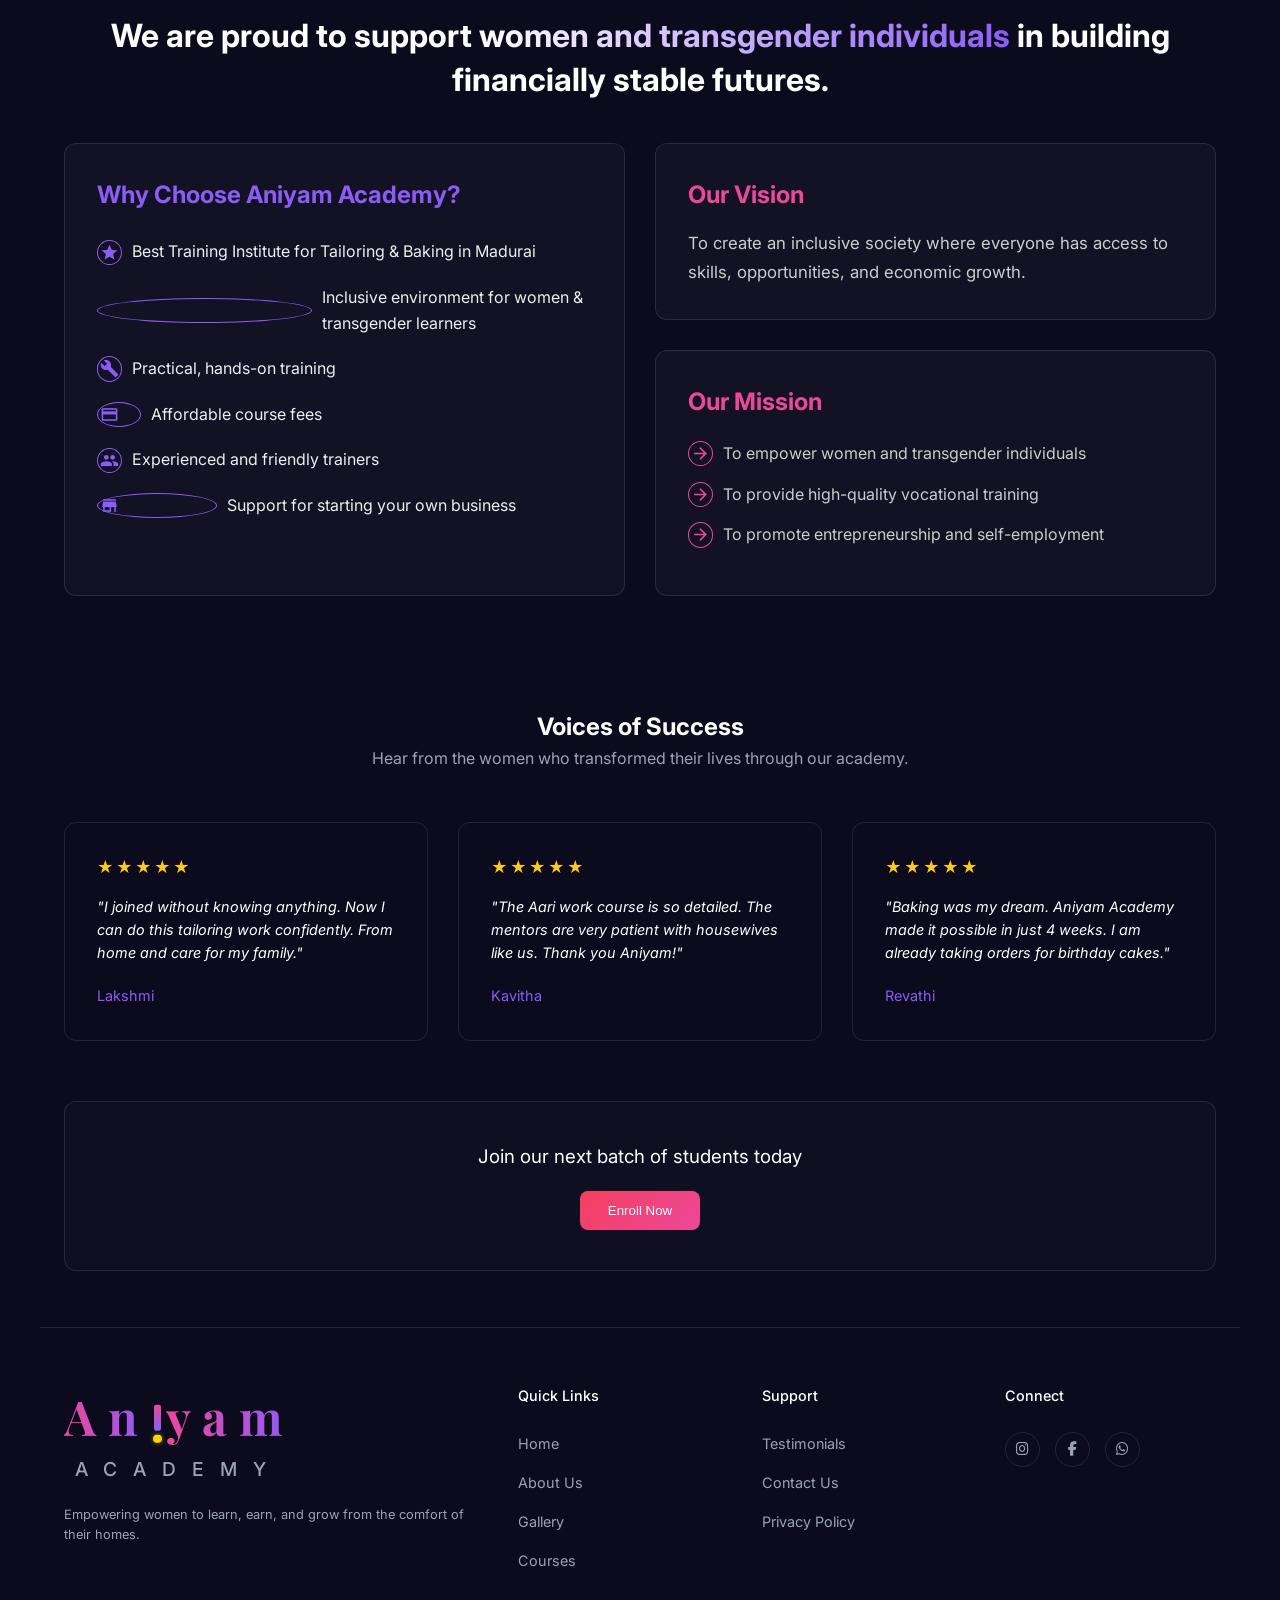
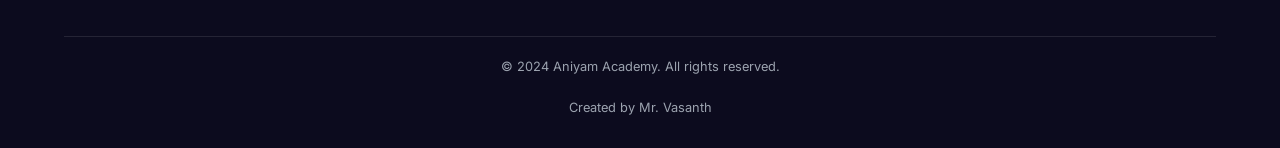
==== commit c7240cef: "nothing" ====
--- a/index.html
+++ b/index.html
@@ -145,12 +145,11 @@
     <!-- About Section -->
     <section class="container reveal">
         <div class="about-split">
-            <div class="img-placeholder about-img">
-                Academy Environment
-                <div class="about-badge">
+            <div class="img-placeholder about-img" style="background-image: url('images/foundation.jpg'); background-size: cover; background-position: center; border: none; display: block; pointer-events: none; user-select: none;">
+                <div class="about-badge" style="color: var(--text-main);">
                     <span class="material-icons about-badge-icon">school</span>
                     <div>
-                        <strong style="display: block; font-size: 1.2rem;">5000+</strong>
+                        <strong style="display: block; font-size: 1.2rem;">500+</strong>
                         <span style="font-size: 0.7rem; color: var(--text-muted);">STUDENTS TRAINED</span>
                     </div>
                 </div>
@@ -170,38 +169,43 @@
         </div>
     </section>
 
-    <!-- Programs Section -->
+    <!-- Why Choose Us Section -->
     <section class="container reveal">
-        <div style="text-align: center;">
-            <h2>Our Training Programs</h2>
-            <p style="color: var(--text-muted);">Specially curated vocational skills that are in high demand and easy to start from home.</p>
-        </div>
-        
-        <div class="programs-grid">
-            <div class="card">
-                <span class="section-tag" style="border: none; color: var(--text-muted); padding: 0; margin-bottom: 10px;">ADVANCED TAILORING</span>
-                <h3 style="margin-bottom: 15px;">Advanced Tailoring</h3>
-                <p style="color: var(--text-muted); font-size: 0.85rem; margin-bottom: 0;">Master the art and meg. And strategy for an own growth in...</p>
-            </div>
-            <div class="card">
-                <span class="section-tag" style="border: none; color: var(--text-muted); padding: 0; margin-bottom: 10px;">GOURMET BAKING</span>
-                <h3 style="margin-bottom: 15px;">Gourmet Baking</h3>
-                <p style="color: var(--text-muted); font-size: 0.85rem; margin-bottom: 0;">Learn cake preparation starts and candies from your kitchen.</p>
-            </div>
-            <div class="card">
-                <span class="section-tag" style="border: none; color: var(--text-muted); padding: 0; margin-bottom: 10px;">AARI WORK & EMBROIDERY</span>
-                <h3 style="margin-bottom: 15px;">Aari Work & Embroidery</h3>
-                <p style="color: var(--text-muted); font-size: 0.85rem; margin-bottom: 0;">Discover traditional embroidery techniques for design in focus.</p>
-            </div>
-            <div class="card">
-                <span class="section-tag" style="border: none; color: var(--text-muted); padding: 0; margin-bottom: 10px;">JEWELLERY MAKING</span>
-                <h3 style="margin-bottom: 15px;">Jewellery Making</h3>
-                <p style="color: var(--text-muted); font-size: 0.85rem; margin-bottom: 0;">Handcraft beautiful silk thread and terracotta jewelry pieces.</p>
-            </div>
-        </div>
-        
-        <div style="text-align: center; margin-top: 40px;">
-            <button class="btn-secondary">View All Courses</button>
+        <div style="text-align: center; margin-bottom: 40px; padding: 0 20px;">
+            <span class="section-tag" style="border: none; color: var(--text-muted);">OUR PURPOSE</span>
+            <h2 style="font-size: 2rem; margin-top: 15px; line-height: 1.4; color: #fff;">We are proud to support <span class="text-gradient">women and transgender individuals</span> in building financially stable futures.</h2>
+        </div>
+        
+        <div style="display: grid; grid-template-columns: repeat(auto-fit, minmax(300px, 1fr)); gap: 30px;">
+            <div class="card" style="background: rgba(255,255,255,0.03); border: 1px solid var(--glass-border); text-align: left;">
+                <h3 style="margin-bottom: 25px; color: var(--accent-purple); font-size: 1.5rem;">Why Choose Aniyam Academy?</h3>
+                <ul class="val-list" style="margin: 0;">
+                    <li style="margin-bottom: 20px;"><span class="material-icons" style="color: var(--accent-purple); border-color: var(--accent-purple);">star</span> <span style="color: #eee;">Best Training Institute for Tailoring & Baking in Madurai</span></li>
+                    <li style="margin-bottom: 20px;"><span class="material-icons" style="color: var(--accent-purple); border-color: var(--accent-purple);">diversity_1</span> <span style="color: #eee;">Inclusive environment for women & transgender learners</span></li>
+                    <li style="margin-bottom: 20px;"><span class="material-icons" style="color: var(--accent-purple); border-color: var(--accent-purple);">build</span> <span style="color: #eee;">Practical, hands-on training</span></li>
+                    <li style="margin-bottom: 20px;"><span class="material-icons" style="color: var(--accent-purple); border-color: var(--accent-purple);">payments</span> <span style="color: #eee;">Affordable course fees</span></li>
+                    <li style="margin-bottom: 20px;"><span class="material-icons" style="color: var(--accent-purple); border-color: var(--accent-purple);">people</span> <span style="color: #eee;">Experienced and friendly trainers</span></li>
+                    <li style="margin-bottom: 20px;"><span class="material-icons" style="color: var(--accent-purple); border-color: var(--accent-purple);">storefront</span> <span style="color: #eee;">Support for starting your own business</span></li>
+                </ul>
+            </div>
+
+            <div style="display: flex; flex-direction: column; gap: 30px;">
+                <div class="card" style="background: rgba(255,255,255,0.03); border: 1px solid var(--glass-border); text-align: left; flex: 1;">
+                    <h3 style="margin-bottom: 15px; color: var(--accent-pink); font-size: 1.5rem;">Our Vision</h3>
+                    <p style="color: #ccc; font-size: 1.05rem; line-height: 1.7;">
+                        To create an inclusive society where everyone has access to skills, opportunities, and economic growth.
+                    </p>
+                </div>
+
+                <div class="card" style="background: rgba(255,255,255,0.03); border: 1px solid var(--glass-border); text-align: left; flex: 1;">
+                    <h3 style="margin-bottom: 20px; color: var(--accent-pink); font-size: 1.5rem;">Our Mission</h3>
+                    <ul class="val-list" style="margin: 0;">
+                        <li style="margin-bottom: 15px;"><span class="material-icons" style="color: var(--accent-pink); border-color: var(--accent-pink);">arrow_forward</span> <span style="color: #ccc;">To empower women and transgender individuals</span></li>
+                        <li style="margin-bottom: 15px;"><span class="material-icons" style="color: var(--accent-pink); border-color: var(--accent-pink);">arrow_forward</span> <span style="color: #ccc;">To provide high-quality vocational training</span></li>
+                        <li style="margin-bottom: 15px;"><span class="material-icons" style="color: var(--accent-pink); border-color: var(--accent-pink);">arrow_forward</span> <span style="color: #ccc;">To promote entrepreneurship and self-employment</span></li>
+                    </ul>
+                </div>
+            </div>
         </div>
     </section>
 
--- a/style.css
+++ b/style.css
@@ -17,12 +17,13 @@
   box-sizing: border-box;
 }
 
-body {
+body, html {
   font-family: 'Inter', sans-serif;
   background-color: var(--bg-color);
   color: var(--text-main);
   line-height: 1.6;
   overflow-x: hidden;
+  max-width: 100vw;
 }
 
 a {
@@ -454,19 +455,23 @@
     flex-direction: column;
     top: 90px; 
     bottom: auto; 
+    left: 50%;
     width: calc(100% - 48px); 
     justify-content: center; 
     padding: 24px;
     gap: 30px;
     opacity: 0;
     visibility: hidden;
-    transform: translateY(-20px);
+    transform: translateX(-50%) translateY(-20px);
     transition: all 0.4s ease;
+    background: var(--bg-card);
+    border: 1px solid var(--accent-purple);
+    box-shadow: 0 15px 40px rgba(0,0,0,0.8);
   }
   .floating-nav.open {
     opacity: 1;
     visibility: visible;
-    transform: translateY(0);
+    transform: translateX(-50%) translateY(0);
   }
   .nav-link { font-size: 1.2rem; display: block; text-align: center; }
   .global-header { padding: 24px; } /* more space top */
@@ -476,6 +481,9 @@
   .cta-banner { padding: 48px 24px; }
   .cta-banner h2 { font-size: 1.8rem; }
   .flex-center { flex-direction: column; gap: 16px; }
+  
+  .card, .contact-card { padding: 24px; }
+  .hero-bg::before { width: 100%; }
 }
 
 /* --- Custom Text Logo --- */
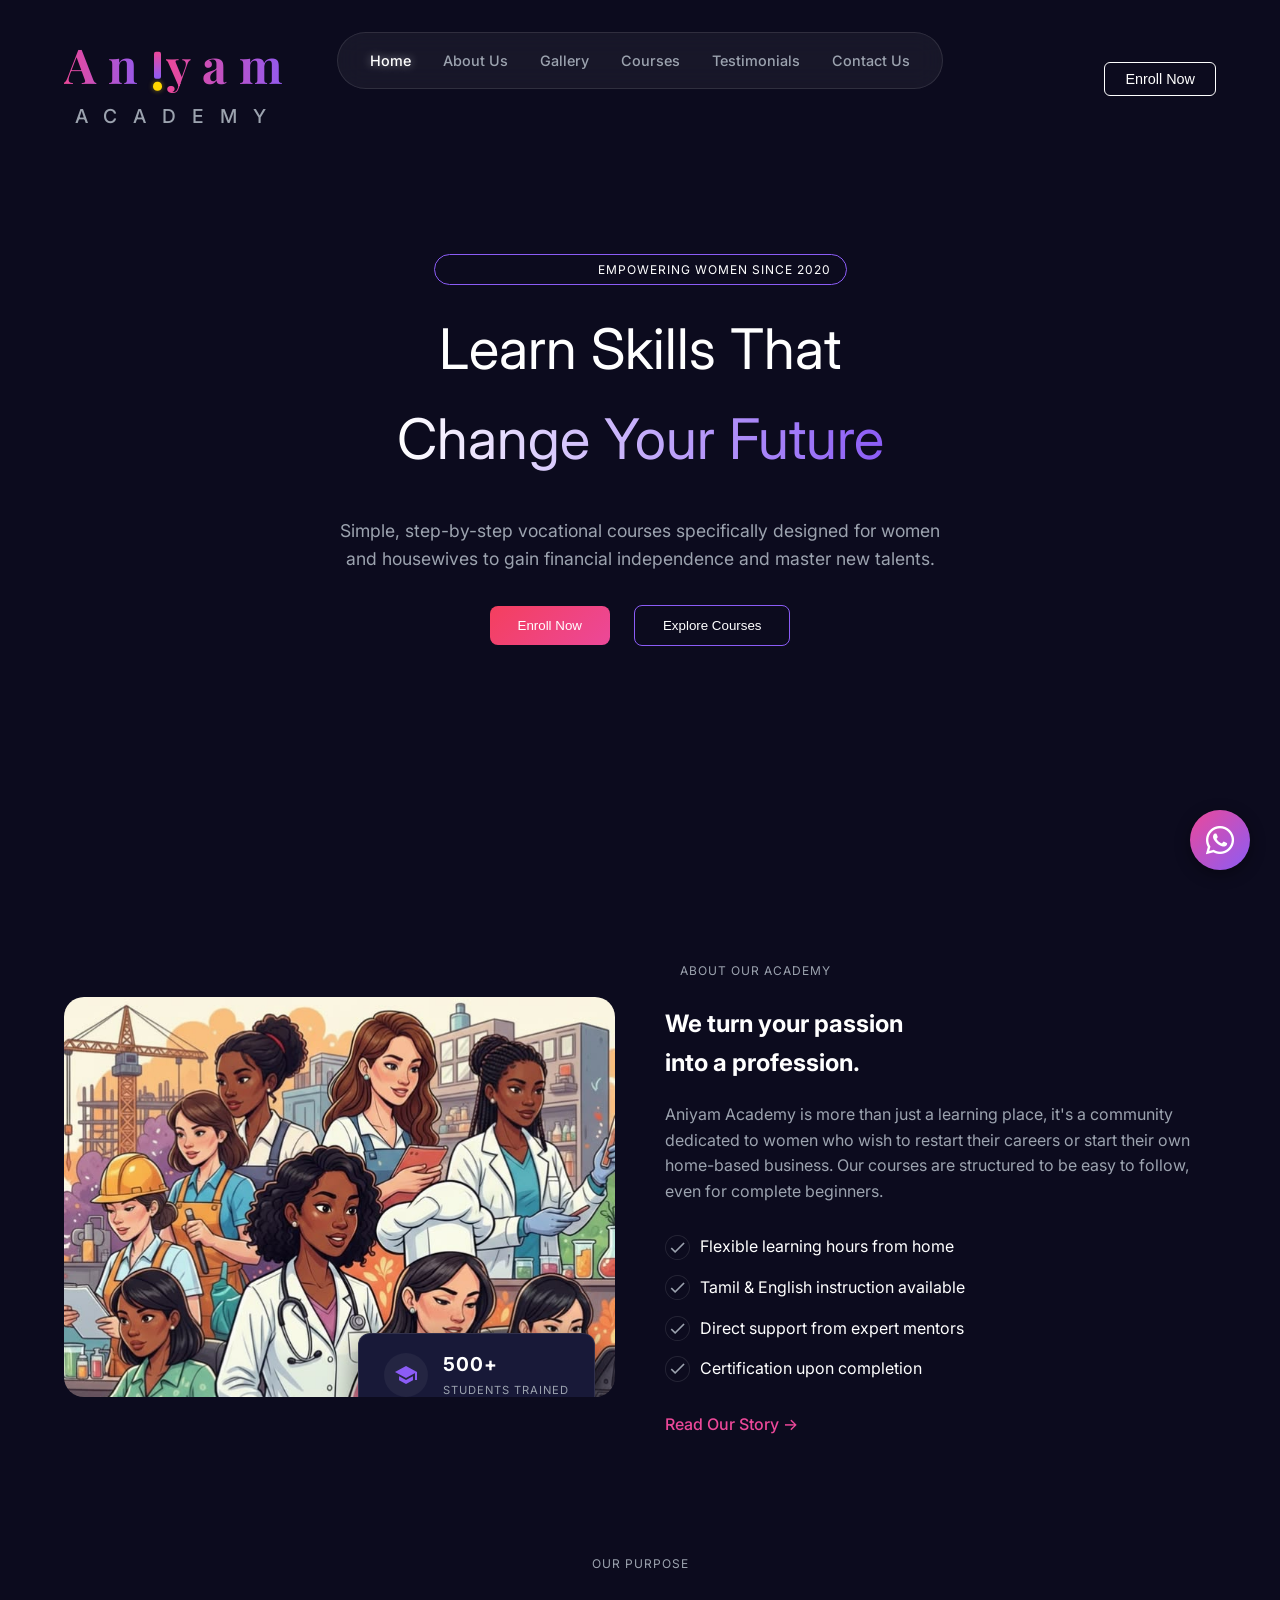
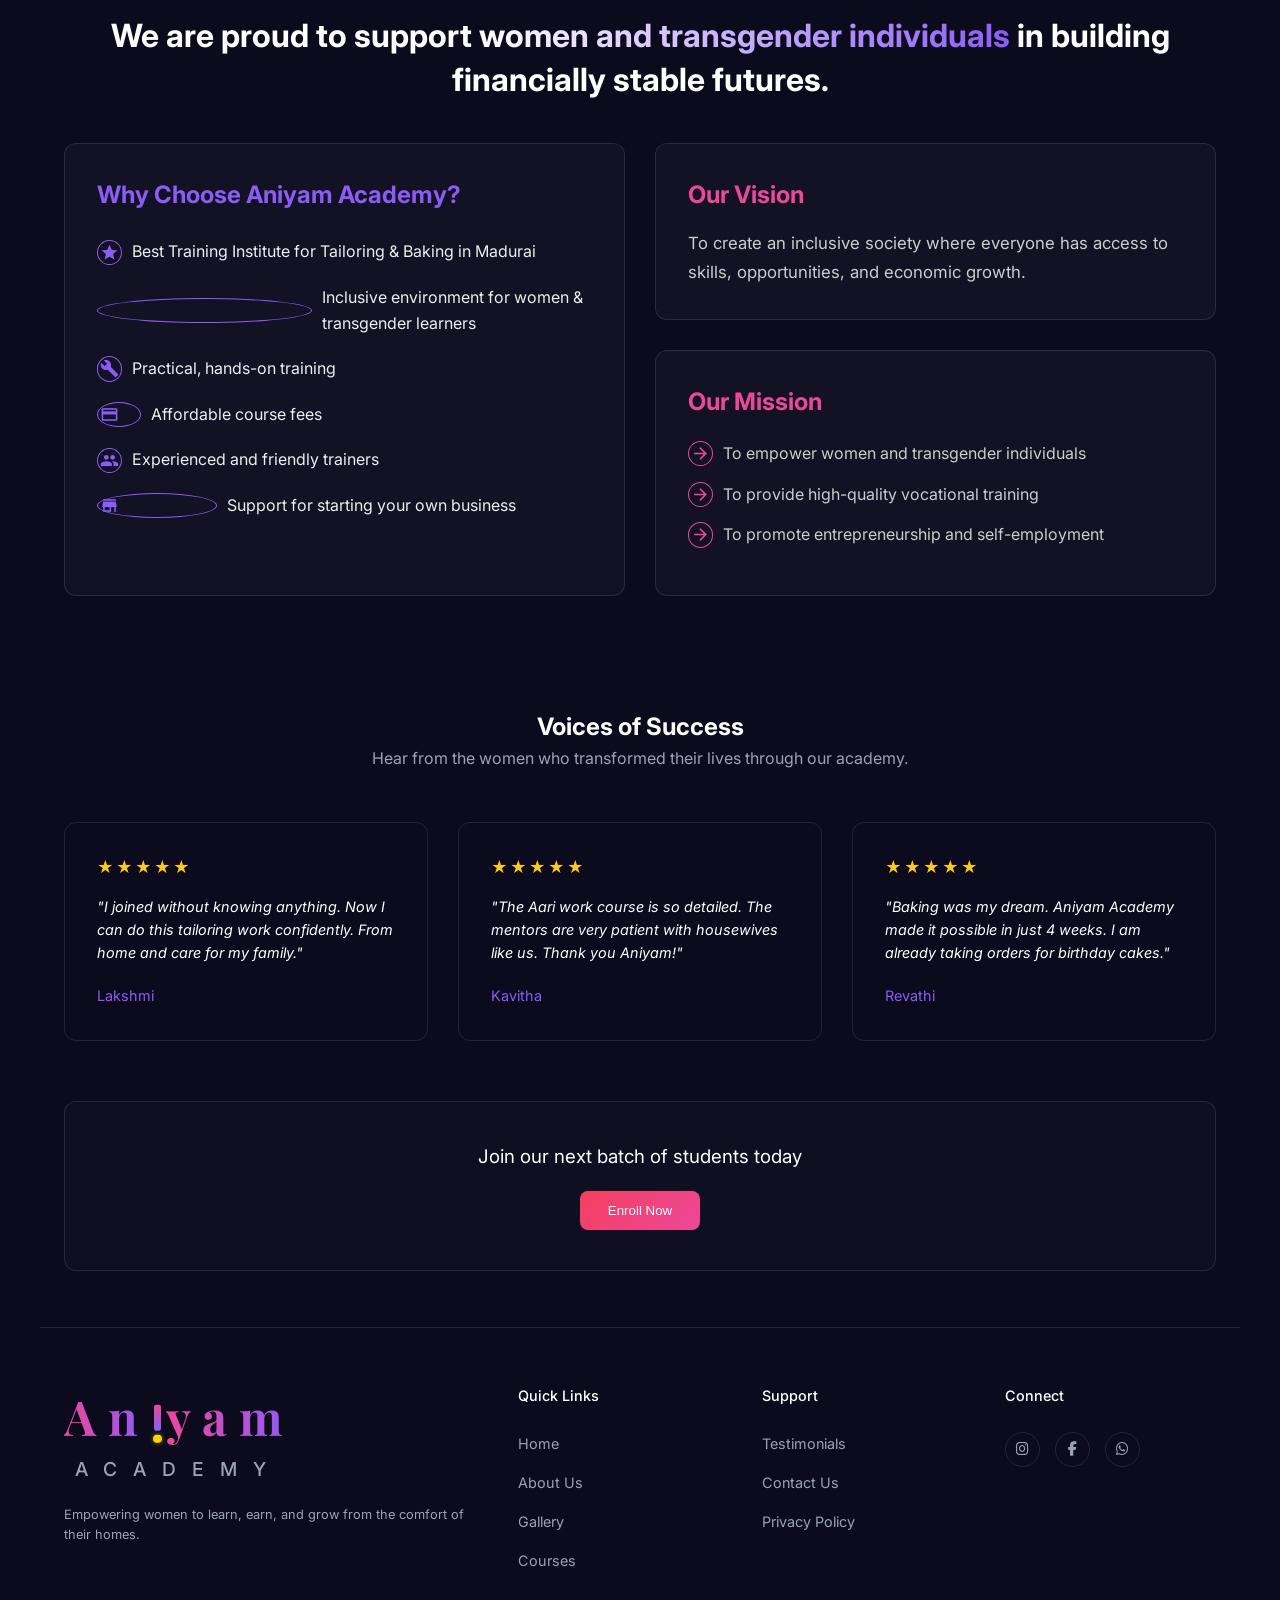
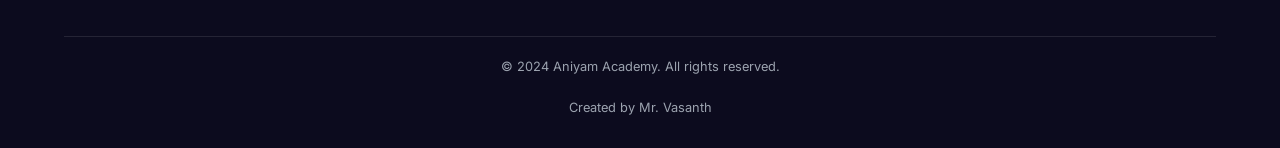
==== commit 43b3ce89: "final output" ====
--- a/index.html
+++ b/index.html
@@ -117,7 +117,7 @@
     <div class="custom-logo-bottom">Academy</div>
 </div>
         </div>
-        <button class="header-btn">Enroll Now</button>
+        <button class="header-btn" onclick="window.open('https://forms.gle/bwNUmPQLCT2G4Umm7', '_blank')">Enroll Now</button>
     </header>
 
     <nav class="floating-nav">
@@ -136,7 +136,7 @@
             <h1 class="hero-title">Learn Skills That<br><span class="text-gradient">Change Your Future</span></h1>
             <p class="hero-subtitle">Simple, step-by-step vocational courses specifically designed for women and housewives to gain financial independence and master new talents.</p>
             <div class="flex-center mt-4">
-                <button class="btn-primary">Enroll Now</button>
+                <button class="btn-primary" onclick="window.open('https://forms.gle/bwNUmPQLCT2G4Umm7', '_blank')">Enroll Now</button>
                 <button class="btn-secondary">Explore Courses</button>
             </div>
         </div>
@@ -145,7 +145,7 @@
     <!-- About Section -->
     <section class="container reveal">
         <div class="about-split">
-            <div class="img-placeholder about-img" style="background-image: url('images/foundation.jpg'); background-size: cover; background-position: center; border: none; display: block; pointer-events: none; user-select: none;">
+            <div class="img-placeholder about-img" style="background-image: url('images/home.jpg'); background-size: cover; background-position: center; border: none; display: block; pointer-events: none; user-select: none;">
                 <div class="about-badge" style="color: var(--text-main);">
                     <span class="material-icons about-badge-icon">school</span>
                     <div>
@@ -236,7 +236,7 @@
         
         <div style="border: 1px solid var(--glass-border); border-radius: 12px; text-align: center; margin-top: 60px; padding: 40px; background: rgba(255,255,255,0.02);">
             <h3 style="margin-bottom: 20px; font-weight: 400;">Join our next batch of students today</h3>
-            <button class="btn-primary">Enroll Now</button>
+            <button class="btn-primary" onclick="window.open('https://forms.gle/bwNUmPQLCT2G4Umm7', '_blank')">Enroll Now</button>
         </div>
     </section>
 
--- a/style.css
+++ b/style.css
@@ -227,6 +227,16 @@
   position: absolute;
 }
 
+/* Hide the "img" text when a background image is present */
+.img-placeholder[style*="background-image"]::after,
+.img-placeholder[style*="linear-gradient"]::after {
+  display: none;
+}
+.img-placeholder[style*="background-image"],
+.img-placeholder[style*="linear-gradient"] {
+  color: transparent !important;
+}
+
 /* --- Utilities & Specific Components --- */
 .flex-center {
   display: flex;
@@ -449,6 +459,10 @@
 }
 
 @media (max-width: 600px) {
+  section { padding: 30px 0; }
+  .container { padding-left: 15px; padding-right: 15px; }
+  .cta-banner { padding: 30px 15px; }
+  .footer-grid { margin-bottom: 20px; gap: 30px; }
   .hero-title { font-size: 2rem; }
   .floating-nav { 
     display: flex;
@@ -475,7 +489,22 @@
   }
   .nav-link { font-size: 1.2rem; display: block; text-align: center; }
   .global-header { padding: 24px; } /* more space top */
-  .hamburger-btn { display: block; color: var(--text-main); font-size: 2rem; cursor: pointer; pointer-events: auto; }
+  .hamburger-btn { 
+    display: block; 
+    color: var(--text-main); 
+    font-size: 2rem; 
+    cursor: pointer; 
+    pointer-events: auto; 
+    position: fixed; 
+    top: 20px; 
+    right: 20px; 
+    z-index: 9999; 
+    background: rgba(12, 11, 30, 0.8); 
+    padding: 8px; 
+    border-radius: 12px; 
+    border: 1px solid var(--accent-purple);
+    backdrop-filter: blur(10px);
+  }
   .header-btn { display: none; }
   .footer-grid { grid-template-columns: 1fr; gap: 48px; }
   .cta-banner { padding: 48px 24px; }
@@ -556,3 +585,11 @@
   }
 }
 
+
+.follow-banner {
+  text-align: center;
+}
+
+.social-links-container {
+  flex-wrap: wrap;
+}
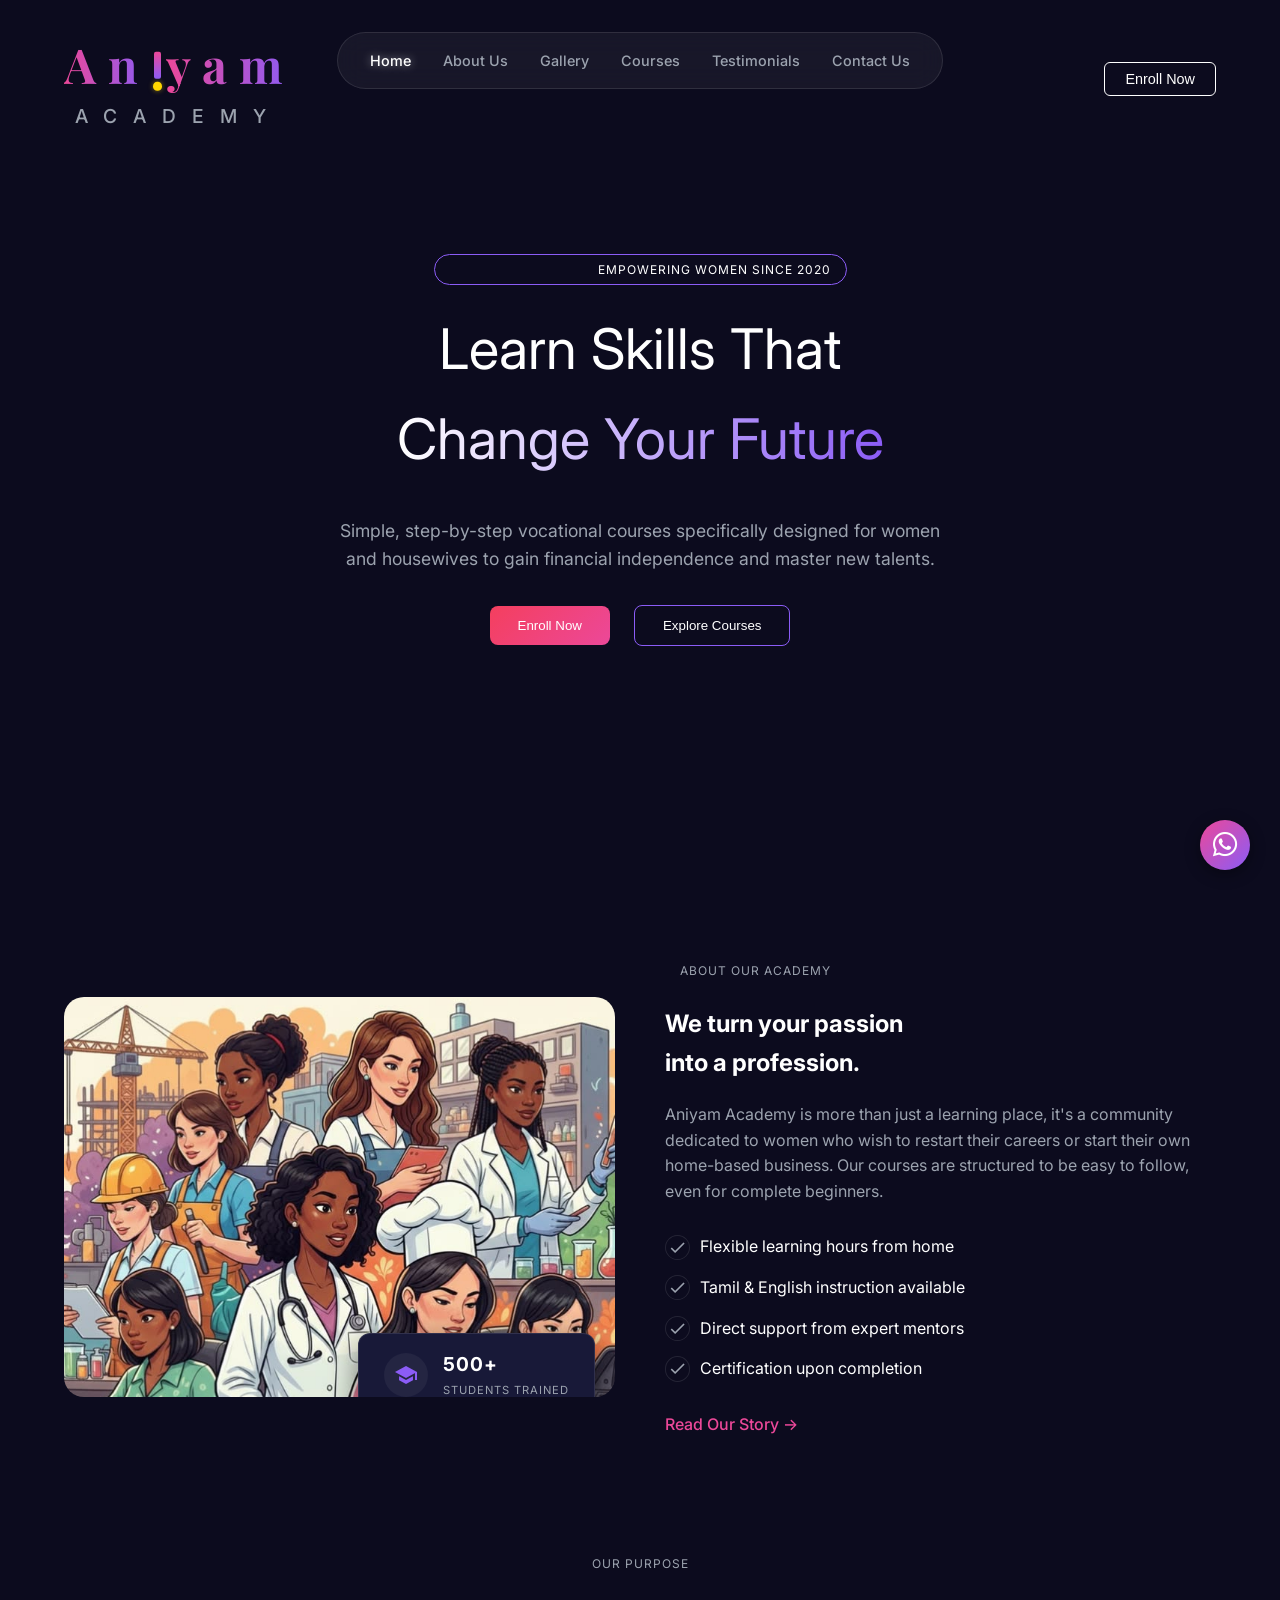
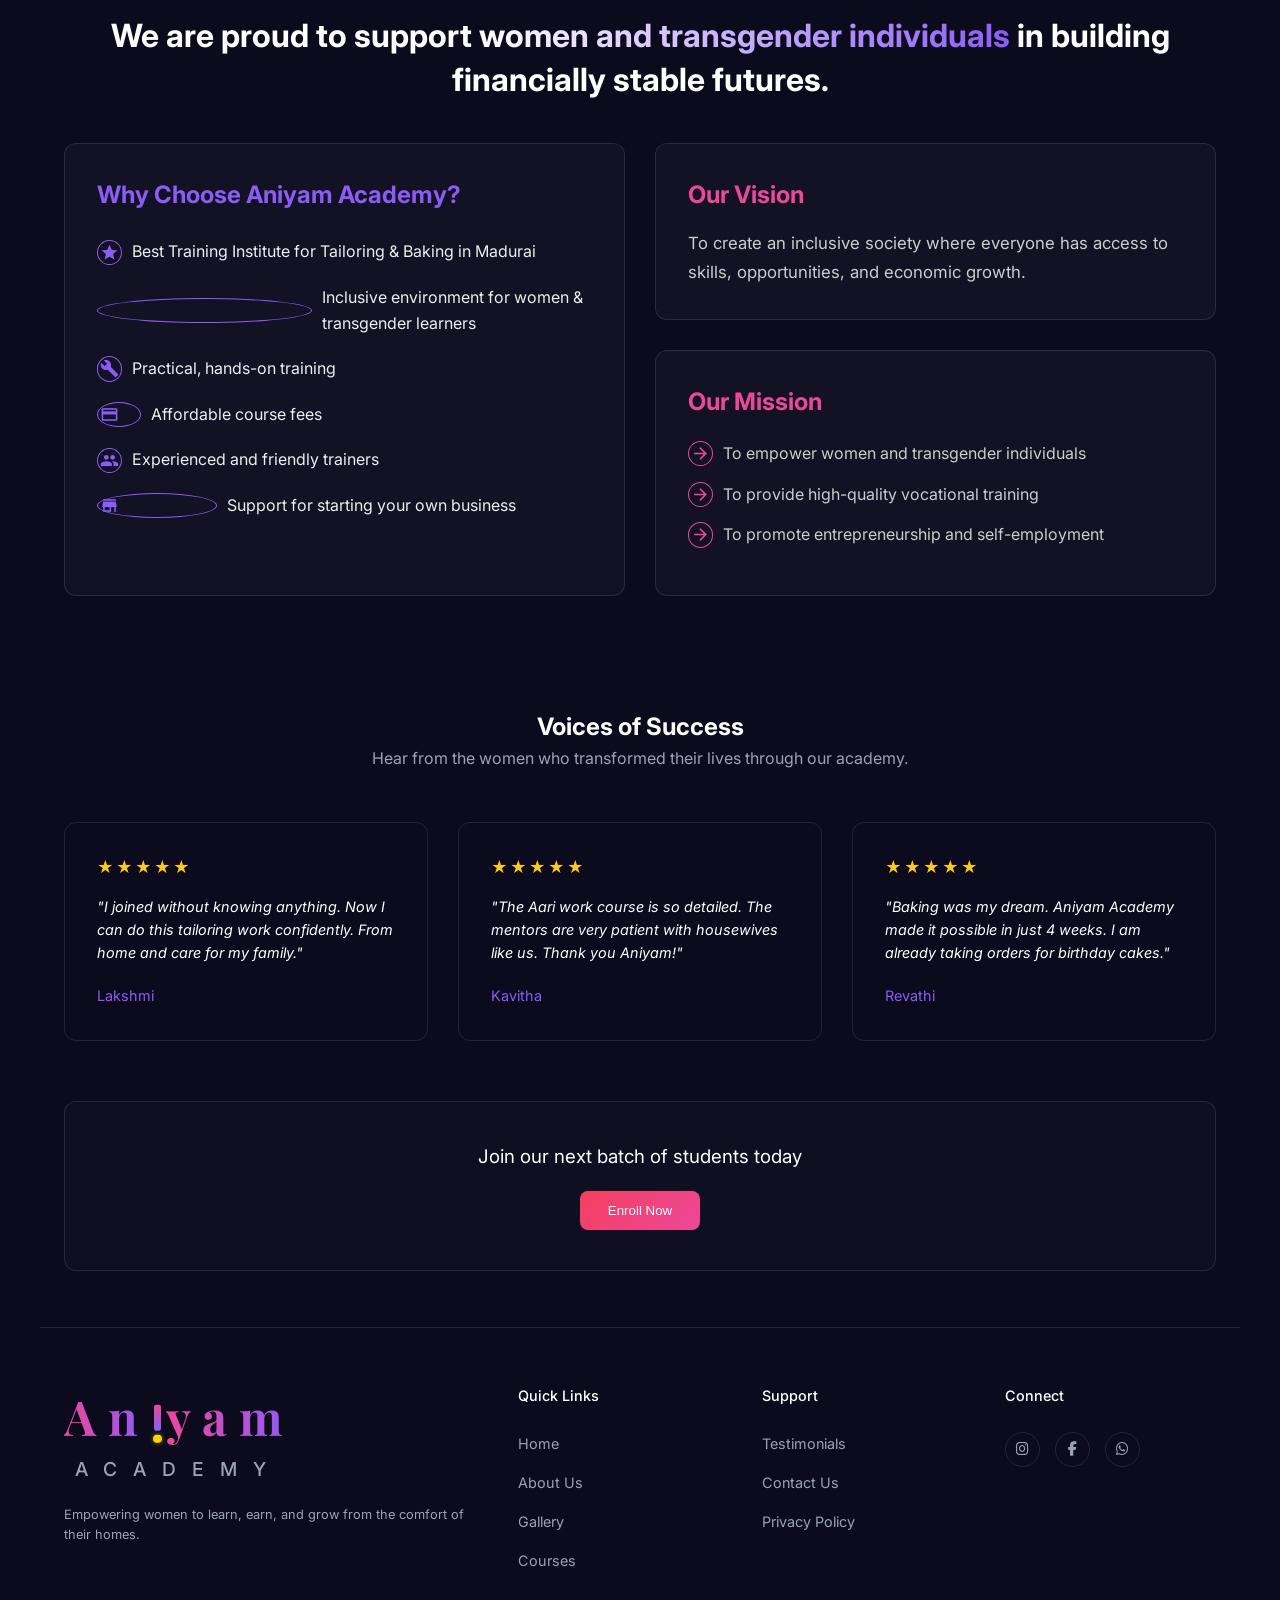
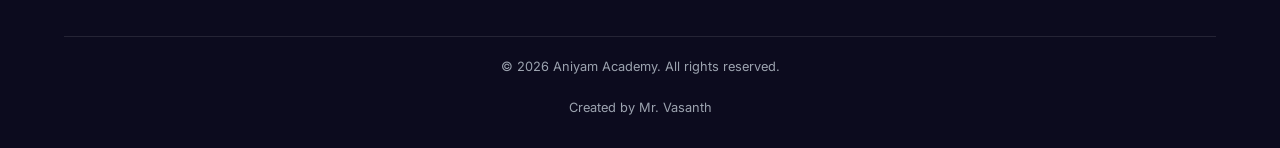
==== commit bd6b5825: "everything finsihed going to host" ====
--- a/index.html
+++ b/index.html
@@ -3,7 +3,9 @@
 <head>
     <meta charset="UTF-8">
     <meta name="viewport" content="width=device-width, initial-scale=1.0">
-    <title>Aniyam Academy - Empowering Women</title>
+    <title>Aniyam Academy - Best Vocational Training for Women in Madurai</title>
+    <meta name="description" content="Join Aniyam Academy in Madurai for top-notch vocational training, tailoring, and baking courses designed to empower women and transgender individuals.">
+    <link rel="stylesheet" href="https://cdnjs.cloudflare.com/ajax/libs/font-awesome/6.4.0/css/all.min.css">
     <link rel="stylesheet" href="style.css">
     <link href="https://fonts.googleapis.com/icon?family=Material+Icons" rel="stylesheet">
     <style>
@@ -99,6 +101,7 @@
             .programs-grid { grid-template-columns: 1fr; }
         }
     </style>
+    <link rel="icon" href="data:image/svg+xml,<svg xmlns='http://www.w3.org/2000/svg' viewBox='0 0 100 100'><rect width='100' height='100' rx='20' fill='%23181938'/><text x='50%' y='75%' font-family='serif' font-size='80' font-weight='bold' fill='%23ec4899' text-anchor='middle'>A</text></svg>">
 </head>
 <body>
 
@@ -145,7 +148,7 @@
     <!-- About Section -->
     <section class="container reveal">
         <div class="about-split">
-            <div class="img-placeholder about-img" style="background-image: url('images/home.jpg'); background-size: cover; background-position: center; border: none; display: block; pointer-events: none; user-select: none;">
+            <div class="img-placeholder about-img" style="background-image: url('images/home.jpg'); background-size: cover; background-position: center; border: none; display: block; pointer-events: none; user-select: none;" role="img" aria-label="Aniyam Academy Students">
                 <div class="about-badge" style="color: var(--text-main);">
                     <span class="material-icons about-badge-icon">school</span>
                     <div>
@@ -286,7 +289,7 @@
             </div>
         </div>
         <div class="footer-bottom">
-            &copy; 2024 Aniyam Academy. All rights reserved. <br><br>
+            &copy; 2026 Aniyam Academy. All rights reserved. <br><br>
             Created by Mr. Vasanth
         </div>
     </footer>
--- a/style.css
+++ b/style.css
@@ -222,20 +222,7 @@
   position: relative;
 }
 
-.img-placeholder::after {
-  content: "img";
-  position: absolute;
-}
-
-/* Hide the "img" text when a background image is present */
-.img-placeholder[style*="background-image"]::after,
-.img-placeholder[style*="linear-gradient"]::after {
-  display: none;
-}
-.img-placeholder[style*="background-image"],
-.img-placeholder[style*="linear-gradient"] {
-  color: transparent !important;
-}
+
 
 /* --- Utilities & Specific Components --- */
 .flex-center {
@@ -451,19 +438,79 @@
   margin-bottom: 8px;
 }
 
+/* --- Custom Text Logo --- */
+.custom-logo {
+  display: flex;
+  flex-direction: column;
+  align-items: center;
+  line-height: 1;
+}
+.custom-logo-top {
+  font-family: 'Playfair Display', serif;
+  font-size: 3rem;
+  font-weight: 700;
+  display: flex;
+  align-items: center;
+  letter-spacing: 12px;
+}
+.cl-text {
+  background: linear-gradient(to right, var(--accent-pink), var(--accent-purple));
+  -webkit-background-clip: text;
+  -webkit-text-fill-color: transparent;
+  color: transparent;
+  padding-bottom: 0.15em;
+  line-height: normal;
+}
+.custom-i-container {
+  display: inline-flex;
+  flex-direction: column;
+  align-items: center;
+  justify-content: center;
+  height: 1em;
+  margin: 0 4px;
+  transform: translateY(0.08em);
+}
+.custom-i-stem {
+  width: 0.15em;
+  height: 0.55em;
+  background: linear-gradient(to bottom, var(--accent-pink), var(--accent-purple));
+  border-radius: 2px;
+}
+.custom-i-dot {
+  width: 0.18em;
+  height: 0.18em;
+  background-color: #ffd700;
+  border-radius: 50%;
+  margin-top: 0.08em;
+  box-shadow: 0 0 5px rgba(255, 215, 0, 0.5);
+}
+.custom-logo-bottom {
+  font-family: 'Inter', sans-serif;
+  font-size: 1.2rem;
+  font-weight: 500;
+  color: var(--text-muted);
+  letter-spacing: 16px;
+  text-transform: uppercase;
+  margin-top: 4px;
+}
+
 /* --- Responsive --- */
-@media (max-width: 900px) {
+@media (max-width: 1198px) {
+  .floating-nav {
+    padding: 12px 20px;
+    gap: 15px;
+    white-space: nowrap;
+  }
+  .nav-link { font-size: 0.85rem; }
+  .custom-logo-top { font-size: 2.2rem; letter-spacing: 8px; }
+  .custom-logo-bottom { font-size: 0.9rem; letter-spacing: 12px; }
+}
+
+@media (max-width: 950px) {
   .hero-title { font-size: 2.5rem; }
   .footer-grid { grid-template-columns: 1fr 1fr; }
   .stats-container { flex-wrap: wrap; gap: 30px; }
-}
-
-@media (max-width: 600px) {
-  section { padding: 30px 0; }
-  .container { padding-left: 15px; padding-right: 15px; }
-  .cta-banner { padding: 30px 15px; }
-  .footer-grid { margin-bottom: 20px; gap: 30px; }
-  .hero-title { font-size: 2rem; }
+  
   .floating-nav { 
     display: flex;
     flex-direction: column;
@@ -481,6 +528,7 @@
     background: var(--bg-card);
     border: 1px solid var(--accent-purple);
     box-shadow: 0 15px 40px rgba(0,0,0,0.8);
+    white-space: normal;
   }
   .floating-nav.open {
     opacity: 1;
@@ -488,7 +536,6 @@
     transform: translateX(-50%) translateY(0);
   }
   .nav-link { font-size: 1.2rem; display: block; text-align: center; }
-  .global-header { padding: 24px; } /* more space top */
   .hamburger-btn { 
     display: block; 
     color: var(--text-main); 
@@ -506,85 +553,34 @@
     backdrop-filter: blur(10px);
   }
   .header-btn { display: none; }
-  .footer-grid { grid-template-columns: 1fr; gap: 48px; }
+  
+  .custom-logo-top {
+    font-size: 1.8rem;
+    letter-spacing: 8px;
+  }
+  .custom-logo-bottom {
+    font-size: 0.8rem;
+    letter-spacing: 10px;
+  }
+  .custom-i-container {
+    margin: 0 2px;
+  }
+}
+
+@media (max-width: 600px) {
+  section { padding: 30px 0; }
+  .container { padding-left: 15px; padding-right: 15px; }
+  .cta-banner { padding: 30px 15px; }
+  .footer-grid { grid-template-columns: 1fr; margin-bottom: 20px; gap: 48px; }
+  .hero-title { font-size: 2rem; }
+  .global-header { padding: 24px; } 
   .cta-banner { padding: 48px 24px; }
   .cta-banner h2 { font-size: 1.8rem; }
   .flex-center { flex-direction: column; gap: 16px; }
-  
   .card, .contact-card { padding: 24px; }
   .hero-bg::before { width: 100%; }
 }
 
-/* --- Custom Text Logo --- */
-.custom-logo {
-  display: flex;
-  flex-direction: column;
-  align-items: center;
-  line-height: 1;
-}
-.custom-logo-top {
-  font-family: 'Playfair Display', serif;
-  font-size: 3rem;
-  font-weight: 700;
-  display: flex;
-  align-items: center;
-  letter-spacing: 12px;
-}
-.cl-text {
-  background: linear-gradient(to right, var(--accent-pink), var(--accent-purple));
-  -webkit-background-clip: text;
-  -webkit-text-fill-color: transparent;
-  color: transparent;
-  padding-bottom: 0.15em;
-  line-height: normal;
-}
-.custom-i-container {
-  display: inline-flex;
-  flex-direction: column;
-  align-items: center;
-  justify-content: center;
-  height: 1em;
-  margin: 0 4px;
-  transform: translateY(0.08em);
-}
-.custom-i-stem {
-  width: 0.15em;
-  height: 0.55em;
-  background: linear-gradient(to bottom, var(--accent-pink), var(--accent-purple));
-  border-radius: 2px;
-}
-.custom-i-dot {
-  width: 0.18em;
-  height: 0.18em;
-  background-color: #ffd700;
-  border-radius: 50%;
-  margin-top: 0.08em;
-  box-shadow: 0 0 5px rgba(255, 215, 0, 0.5);
-}
-.custom-logo-bottom {
-  font-family: 'Inter', sans-serif;
-  font-size: 1.2rem;
-  font-weight: 500;
-  color: var(--text-muted);
-  letter-spacing: 16px;
-  text-transform: uppercase;
-  margin-top: 4px;
-}
-
-@media (max-width: 600px) {
-  .custom-logo-top {
-    font-size: 1.8rem;
-    letter-spacing: 8px;
-  }
-  .custom-logo-bottom {
-    font-size: 0.8rem;
-    letter-spacing: 10px;
-  }
-  .custom-i-container {
-    margin: 0 2px;
-  }
-}
-
 
 .follow-banner {
   text-align: center;
